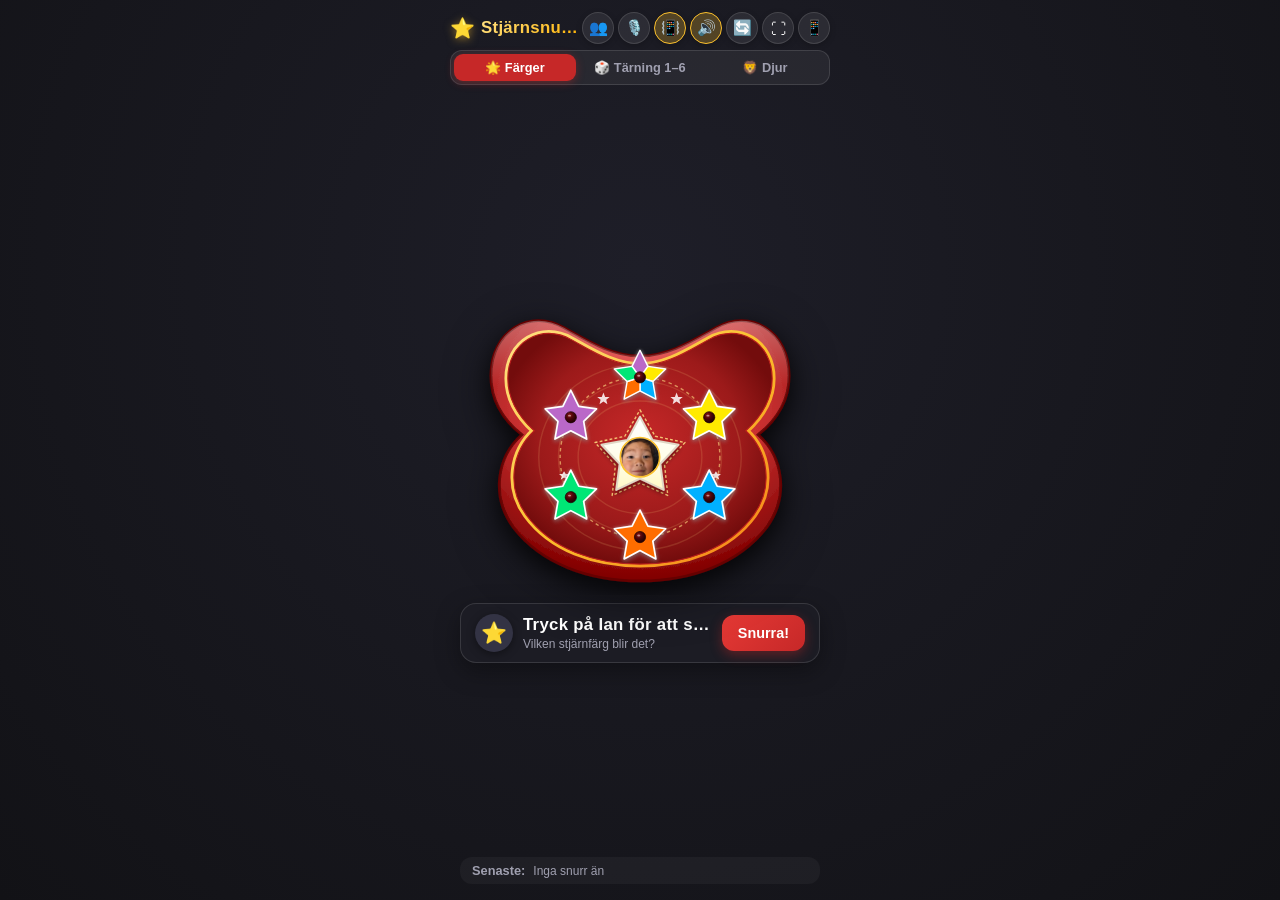
==== index.html @ 9027d22c "Sync game mode UI on load and add player turn speech with custom voice recording" ====
<!DOCTYPE html>
<html lang="sv">
<head>
  <meta charset="UTF-8">
  <meta name="viewport" content="width=device-width, initial-scale=1.0, maximum-scale=1.0, user-scalable=no, viewport-fit=cover">
  <title>Stjärnsnurran - Slumpa färg, tärning & djur</title>
  
  <!-- PWA & Mobile Meta Tags -->
  <meta name="theme-color" content="#C62828">
  <meta name="apple-mobile-web-app-capable" content="yes">
  <meta name="apple-mobile-web-app-status-bar-style" content="black-translucent">
  <meta name="apple-mobile-web-app-title" content="Stjärnsnurran">
  <meta name="description" content="Elektronisk stjärntärning med ljud, ljus, röstinspelning och spelarläge.">
  <link rel="manifest" href="manifest.json">
  <link rel="icon" type="image/png" sizes="192x192" href="icon-192.png">
  <link rel="apple-touch-icon" href="icon-192.png">
  
  <link rel="stylesheet" href="style.css?v=14">
</head>
<body>

  <!-- Top App Header -->
  <header class="app-header">
    <div class="brand">
      <span class="brand-icon">⭐</span>
      <h1>Stjärnsnurran</h1>
    </div>
    <div class="header-controls">
      <button id="btn-toggle-players" class="icon-btn" title="Spelarläge (Vems tur är det?)" aria-label="Spelarläge">👥</button>
      <button id="btn-voice-studio" class="icon-btn" title="Spela in egna röster / ljud" aria-label="Röststudio">🎙️</button>
      <button id="btn-shake" class="icon-btn active" title="Skaka telefonen för att snurra: På/Av" aria-label="Skaka">📳</button>
      <button id="btn-sound" class="icon-btn active" title="Ljud På/Av" aria-label="Ljud På/Av">🔊</button>
      <button id="btn-force-refresh" class="icon-btn" title="Hämta senaste versionen / Rensa cache" aria-label="Uppdatera">🔄</button>
      <button id="btn-fullscreen" class="icon-btn" title="Helskärm" aria-label="Helskärm">⛶</button>
      <button id="btn-qr" class="icon-btn" title="Dela / Öppna på mobil" aria-label="Öppna på mobil">📱</button>
    </div>
  </header>

  <!-- Mode Switcher Bar -->
  <nav class="mode-bar" aria-label="Välj spelläge">
    <button class="mode-pill active" data-mode="colors">🌟 Färger</button>
    <button class="mode-pill" data-mode="dice">🎲 Tärning 1–6</button>
    <button class="mode-pill" data-mode="animals">🦁 Djur</button>
  </nav>

  <!-- Player Turn Banner (activated when player mode is ON) -->
  <div class="player-turn-banner" id="player-banner" style="display: none;">
    <div class="player-info">
      <span class="player-avatar" id="current-player-avatar">👦</span>
      <span class="player-text" id="current-player-text">Ians tur att snurra!</span>
    </div>
    <button class="btn-player-settings" id="btn-open-player-settings">Hantera spelare ⚙️</button>
  </div>

  <!-- Install PWA Banner (shown if installable on Android) -->
  <div id="install-banner" class="install-prompt-banner" style="display: none;">
    <div class="install-text">
      <span>⭐</span>
      <span>Installera Stjärnsnurran som app på hemskärmen!</span>
    </div>
    <button id="btn-do-install" class="btn-install">Installera</button>
  </div>

  <!-- Main Toy Stage -->
  <main class="main-stage">
    <div class="toy-wrapper" id="toy-container">
      <svg class="toy-svg" viewBox="0 0 640 560" width="100%" height="100%" xmlns="http://www.w3.org/2000/svg">
        <defs>
          <!-- Plastic red casing gradient -->
          <radialGradient id="plasticRed" cx="50%" cy="30%" r="70%">
            <stop offset="0%" stop-color="#E53935"/>
            <stop offset="60%" stop-color="#C62828"/>
            <stop offset="100%" stop-color="#7F0000"/>
          </radialGradient>

          <!-- Inner face plate red -->
          <radialGradient id="facePlate" cx="50%" cy="45%" r="55%">
            <stop offset="0%" stop-color="#C62828"/>
            <stop offset="70%" stop-color="#9C1A1A"/>
            <stop offset="100%" stop-color="#730C0C"/>
          </radialGradient>

          <!-- Specular highlight for bear top -->
          <linearGradient id="highlightGloss" x1="0%" y1="0%" x2="0%" y2="100%">
            <stop offset="0%" stop-color="#FFFFFF" stop-opacity="0.32"/>
            <stop offset="25%" stop-color="#FFFFFF" stop-opacity="0.05"/>
            <stop offset="100%" stop-color="#FFFFFF" stop-opacity="0"/>
          </linearGradient>

          <!-- Gold inner rim -->
          <linearGradient id="goldRim" x1="0%" y1="0%" x2="100%" y2="100%">
            <stop offset="0%" stop-color="#FFE082"/>
            <stop offset="50%" stop-color="#FBC02D"/>
            <stop offset="100%" stop-color="#F57F17"/>
          </linearGradient>

          <!-- Center button cream gradient -->
          <linearGradient id="creamButton" x1="0%" y1="0%" x2="0%" y2="100%">
            <stop offset="0%" stop-color="#FFFFFF"/>
            <stop offset="65%" stop-color="#FFFDE7"/>
            <stop offset="100%" stop-color="#FFF9C4"/>
          </linearGradient>

          <!-- Dice White Plastic Gradient -->
          <linearGradient id="diceGrad" x1="0%" y1="0%" x2="100%" y2="100%">
            <stop offset="0%" stop-color="#FFFFFF"/>
            <stop offset="70%" stop-color="#FAFAFD"/>
            <stop offset="100%" stop-color="#E8E8F2"/>
          </linearGradient>

          <!-- Gold Dice Gradient for Jackpot Die 6 -->
          <linearGradient id="goldDiceGrad" x1="0%" y1="0%" x2="100%" y2="100%">
            <stop offset="0%" stop-color="#FFFDE7"/>
            <stop offset="60%" stop-color="#FFF9C4"/>
            <stop offset="100%" stop-color="#FFE082"/>
          </linearGradient>

          <!-- LED On Glow Gradient -->
          <radialGradient id="ledGlowGrad" cx="50%" cy="50%" r="50%">
            <stop offset="0%" stop-color="#FFFFE0"/>
            <stop offset="30%" stop-color="#FF5722"/>
            <stop offset="75%" stop-color="#D50000"/>
            <stop offset="100%" stop-color="#B71C1C" stop-opacity="0"/>
          </radialGradient>

          <!-- LED Off Dome Gradient -->
          <radialGradient id="ledOffGrad" cx="38%" cy="32%" r="65%">
            <stop offset="0%" stop-color="#8E1717"/>
            <stop offset="50%" stop-color="#4A050A"/>
            <stop offset="100%" stop-color="#240003"/>
          </radialGradient>

          <!-- Star drop-shadow and glow -->
          <filter id="starGlowShadow" x="-30%" y="-30%" width="160%" height="160%">
            <feDropShadow dx="0" dy="3" stdDeviation="4" flood-color="#000000" flood-opacity="0.6"/>
            <feDropShadow dx="0" dy="0" stdDeviation="3" flood-color="#FFFFFF" flood-opacity="0.35"/>
          </filter>

          <!-- Filter for 3D button shadow -->
          <filter id="btnShadow" x="-25%" y="-25%" width="150%" height="160%">
            <feDropShadow dx="0" dy="6" stdDeviation="5" flood-color="#000000" flood-opacity="0.4"/>
          </filter>

          <!-- Filter for Bear casing drop shadow -->
          <filter id="casingShadow" x="-10%" y="-5%" width="120%" height="120%">
            <feDropShadow dx="0" dy="14" stdDeviation="16" flood-color="#000000" flood-opacity="0.5"/>
          </filter>

          <!-- Filter for intense glowing LED bloom -->
          <filter id="ledBloom" x="-150%" y="-150%" width="400%" height="400%">
            <feGaussianBlur stdDeviation="6" result="blur1"/>
            <feGaussianBlur stdDeviation="14" result="blur2"/>
            <feGaussianBlur stdDeviation="24" result="blur3"/>
            <feMerge>
              <feMergeNode in="blur3"/>
              <feMergeNode in="blur2"/>
              <feMergeNode in="blur1"/>
              <feMergeNode in="SourceGraphic"/>
            </feMerge>
          </filter>

          <!-- Clip path for Ian's circular avatar -->
          <clipPath id="ian-clip">
            <circle cx="0" cy="0" r="35"/>
          </clipPath>
        </defs>

        <!-- Outer Bear Plastic Casing -->
        <path d="M 320 135
C 270 135, 230 110, 185 85
C 125 50, 55 90, 55 170
C 55 220, 85 255, 110 275
C 65 315, 55 385, 95 440
C 145 505, 230 535, 320 535
C 410 535, 495 505, 545 440
C 585 385, 575 315, 530 275
C 555 255, 585 220, 585 170
C 585 90, 515 50, 455 85
C 410 110, 370 135, 320 135 Z" 
              fill="url(#plasticRed)" filter="url(#casingShadow)" stroke="#660000" stroke-width="5"/>

        <!-- Top Gloss Highlight -->
        <path d="M 320 135
C 270 135, 230 110, 185 85
C 125 50, 55 90, 55 170
C 55 220, 85 255, 110 275
C 65 315, 55 385, 95 440
C 145 505, 230 535, 320 535
C 410 535, 495 505, 545 440
C 585 385, 575 315, 530 275
C 555 255, 585 220, 585 170
C 585 90, 515 50, 455 85
C 410 110, 370 135, 320 135 Z" fill="url(#highlightGloss)"/>

        <!-- Inner Gold/Yellow Contour Border (animated during Disco Jackpot) -->
        <path id="bear-gold-border" d="M 320 152
C 275 152, 238 128, 198 106
C 145 76, 85 110, 85 175
C 85 218, 110 248, 132 268
C 92 305, 82 368, 118 418
C 162 478, 238 505, 320 505
C 402 505, 478 478, 522 418
C 558 368, 548 305, 508 268
C 530 248, 555 218, 555 175
C 555 110, 495 76, 442 106
C 402 128, 365 152, 320 152 Z" 
              fill="none" stroke="url(#goldRim)" stroke-width="12" stroke-linejoin="round"/>

        <!-- Inner Red Face Plate -->
        <path d="M 320 152
C 275 152, 238 128, 198 106
C 145 76, 85 110, 85 175
C 85 218, 110 248, 132 268
C 92 305, 82 368, 118 418
C 162 478, 238 505, 320 505
C 402 505, 478 478, 522 418
C 558 368, 548 305, 508 268
C 530 248, 555 218, 555 175
C 555 110, 495 76, 442 106
C 402 128, 365 152, 320 152 Z" 
              fill="url(#facePlate)" stroke="#B71C1C" stroke-width="2"/>

        <!-- Retro decorative wave rings on face -->
        <g opacity="0.14" stroke="#FFE082" stroke-width="2.5" fill="none">
          <ellipse cx="320" cy="315" rx="180" ry="165"/>
          <ellipse cx="320" cy="315" rx="145" ry="135"/>
          <ellipse cx="320" cy="315" rx="110" ry="100"/>
        </g>

        <!-- Dashed Orbit Path connecting stars -->
        <circle cx="320" cy="315" r="142" fill="none" stroke="#FFE082" stroke-width="2.5" stroke-dasharray="6,6" opacity="0.6"/>

        <!-- Decorative white sparkle stars along orbit -->
        <g fill="#FFFFFF" opacity="0.85">
          <polygon points="385,200 388,208 396,208 390,213 392,221 385,216 378,221 380,213 374,208 382,208"/>
          <polygon points="255,200 258,208 266,208 260,213 262,221 255,216 248,221 250,213 244,208 252,208"/>
          <polygon points="455,340 458,345 464,345 459,349 461,355 455,351 449,355 451,349 446,345 452,345"/>
          <polygon points="185,340 188,345 194,345 189,349 191,355 185,351 179,355 181,349 176,345 182,345"/>
        </g>

        <!-- The 6 Slots Group (Supporting Modes: Colors / Dice / Animals) -->
        <g id="stars-group">
          <!-- Slot 0 (Top: Regnbåge / Tärning 1 / Hund) -->
          <g id="star-0" class="toy-star" data-index="0">
            <!-- Mode: Colors -->
            <g class="slot-mode slot-mode-colors">
              <g class="star-body" filter="url(#starGlowShadow)">
                <path d="M 320.0 173.0 L 305.9 153.6 L 320.0 125.0 L 334.1 153.6 Z" fill="#BA68C8" stroke="#FFFFFF" stroke-width="2.5" stroke-linejoin="round"/>
                <path d="M 320.0 173.0 L 334.1 153.6 L 365.7 158.2 L 342.8 180.4 Z" fill="#FFEA00" stroke="#FFFFFF" stroke-width="2.5" stroke-linejoin="round"/>
                <path d="M 320.0 173.0 L 342.8 180.4 L 348.2 211.8 L 320.0 197.0 Z" fill="#00B0FF" stroke="#FFFFFF" stroke-width="2.5" stroke-linejoin="round"/>
                <path d="M 320.0 173.0 L 320.0 197.0 L 291.8 211.8 L 297.2 180.4 Z" fill="#FF6D00" stroke="#FFFFFF" stroke-width="2.5" stroke-linejoin="round"/>
                <path d="M 320.0 173.0 L 297.2 180.4 L 274.3 158.2 L 305.9 153.6 Z" fill="#00E676" stroke="#FFFFFF" stroke-width="2.5" stroke-linejoin="round"/>
              </g>
              <g class="led-assembly">
                <circle cx="320.0" cy="173.0" r="10" fill="url(#ledOffGrad)" stroke="#1A0000" stroke-width="1.2"/>
                <ellipse cx="317.8" cy="170.2" rx="2.8" ry="1.6" fill="#FFFFFF" opacity="0.5"/>
                <g class="led-active-layer" style="display: none;">
                  <circle cx="320.0" cy="173.0" r="34" fill="#FF2600" opacity="0.45" filter="url(#ledBloom)"/>
                  <circle cx="320.0" cy="173.0" r="22" fill="#FF5722" opacity="0.85" filter="url(#ledBloom)"/>
                  <circle cx="320.0" cy="173.0" r="11" fill="url(#ledGlowGrad)"/>
                  <circle cx="320.0" cy="173.0" r="5.5" fill="#FFFDE7"/>
                  <ellipse cx="318.5" cy="171.2" rx="2.2" ry="1.2" fill="#FFFFFF"/>
                </g>
              </g>
            </g>

            <!-- Mode: Dice (Die 1) -->
            <g class="slot-mode slot-mode-dice" style="display: none;">
              <g class="dice-body" filter="url(#starGlowShadow)">
                <rect x="291" y="144" width="58" height="58" rx="13" fill="url(#diceGrad)" stroke="#C8C8D6" stroke-width="2.2"/>
                <rect x="293" y="146" width="54" height="54" rx="11" fill="none" stroke="#FFFFFF" stroke-width="1.5" opacity="0.95"/>
                <circle cx="320" cy="173" r="7.5" fill="#E53935" stroke="#B71C1C" stroke-width="1.2" filter="drop-shadow(0 1px 2px rgba(0,0,0,0.4))"/>
                <circle cx="317.5" cy="170.5" r="2.2" fill="#FFFFFF" opacity="0.6"/>
              </g>
              <g class="led-assembly">
                <circle cx="320" cy="137" r="8" fill="url(#ledOffGrad)" stroke="#1A0000" stroke-width="1.2"/>
                <ellipse cx="318.2" cy="135" rx="2.2" ry="1.3" fill="#FFFFFF" opacity="0.5"/>
                <g class="led-active-layer" style="display: none;">
                  <circle cx="320" cy="137" r="28" fill="#FF2600" opacity="0.45" filter="url(#ledBloom)"/>
                  <circle cx="320" cy="137" r="18" fill="#FF5722" opacity="0.85" filter="url(#ledBloom)"/>
                  <circle cx="320" cy="137" r="9" fill="url(#ledGlowGrad)"/>
                  <circle cx="320" cy="137" r="4.5" fill="#FFFDE7"/>
                  <ellipse cx="318.8" cy="135.5" rx="1.8" ry="1.0" fill="#FFFFFF"/>
                </g>
              </g>
            </g>

            <!-- Mode: Animals (Hund 🐶) -->
            <g class="slot-mode slot-mode-animals" style="display: none;">
              <g class="animal-body" filter="url(#starGlowShadow)">
                <circle cx="320" cy="173" r="33" fill="#FFF8E1" stroke="#FFB300" stroke-width="3.8"/>
                <text x="320" y="168" font-size="34" text-anchor="middle" dominant-baseline="central" filter="drop-shadow(0 2px 3px rgba(0,0,0,0.25))">🐶</text>
                <rect x="298" y="188" width="44" height="15" rx="7.5" fill="#FFB300"/>
                <text x="320" y="196" font-size="9" font-weight="900" text-anchor="middle" dominant-baseline="central" fill="#FFFFFF" letter-spacing="0.6">HUND</text>
              </g>
              <g class="led-assembly">
                <circle cx="320" cy="137" r="8" fill="url(#ledOffGrad)" stroke="#1A0000" stroke-width="1.2"/>
                <ellipse cx="318.2" cy="135" rx="2.2" ry="1.3" fill="#FFFFFF" opacity="0.5"/>
                <g class="led-active-layer" style="display: none;">
                  <circle cx="320" cy="137" r="28" fill="#FF2600" opacity="0.45" filter="url(#ledBloom)"/>
                  <circle cx="320" cy="137" r="18" fill="#FF5722" opacity="0.85" filter="url(#ledBloom)"/>
                  <circle cx="320" cy="137" r="9" fill="url(#ledGlowGrad)"/>
                  <circle cx="320" cy="137" r="4.5" fill="#FFFDE7"/>
                  <ellipse cx="318.8" cy="135.5" rx="1.8" ry="1.0" fill="#FFFFFF"/>
                </g>
              </g>
            </g>
          </g>

          <!-- Slot 1 (Top-Right: Gul / Tärning 2 / Katt) -->
          <g id="star-1" class="toy-star" data-index="1">
            <!-- Mode: Colors -->
            <g class="slot-mode slot-mode-colors">
              <path class="star-body" d="M 443.0 196.0 L 457.1 224.6 L 488.6 229.2 L 465.8 251.4 L 471.2 282.8 L 443.0 268.0 L 414.8 282.8 L 420.2 251.4 L 397.3 229.2 L 428.9 224.6 Z" fill="#FFEA00" stroke="#FFFFFF" stroke-width="3" stroke-linejoin="round" filter="url(#starGlowShadow)"/>
              <g class="led-assembly">
                <circle cx="443.0" cy="244.0" r="10" fill="url(#ledOffGrad)" stroke="#1A0000" stroke-width="1.2"/>
                <ellipse cx="440.8" cy="241.2" rx="2.8" ry="1.6" fill="#FFFFFF" opacity="0.5"/>
                <g class="led-active-layer" style="display: none;">
                  <circle cx="443.0" cy="244.0" r="34" fill="#FF2600" opacity="0.45" filter="url(#ledBloom)"/>
                  <circle cx="443.0" cy="244.0" r="22" fill="#FF5722" opacity="0.85" filter="url(#ledBloom)"/>
                  <circle cx="443.0" cy="244.0" r="11" fill="url(#ledGlowGrad)"/>
                  <circle cx="443.0" cy="244.0" r="5.5" fill="#FFFDE7"/>
                  <ellipse cx="441.5" cy="242.2" rx="2.2" ry="1.2" fill="#FFFFFF"/>
                </g>
              </g>
            </g>

            <!-- Mode: Dice (Die 2) -->
            <g class="slot-mode slot-mode-dice" style="display: none;">
              <g class="dice-body" filter="url(#starGlowShadow)">
                <rect x="414" y="215" width="58" height="58" rx="13" fill="url(#diceGrad)" stroke="#C8C8D6" stroke-width="2.2"/>
                <rect x="416" y="217" width="54" height="54" rx="11" fill="none" stroke="#FFFFFF" stroke-width="1.5" opacity="0.95"/>
                <circle cx="428.5" cy="229.5" r="5.2" fill="#1A1A24" filter="drop-shadow(0 1px 2px rgba(0,0,0,0.4))"/>
                <circle cx="427" cy="228" r="1.5" fill="#FFFFFF" opacity="0.5"/>
                <circle cx="457.5" cy="258.5" r="5.2" fill="#1A1A24" filter="drop-shadow(0 1px 2px rgba(0,0,0,0.4))"/>
                <circle cx="456" cy="257" r="1.5" fill="#FFFFFF" opacity="0.5"/>
              </g>
              <g class="led-assembly">
                <circle cx="473" cy="227" r="8" fill="url(#ledOffGrad)" stroke="#1A0000" stroke-width="1.2"/>
                <ellipse cx="471.2" cy="225" rx="2.2" ry="1.3" fill="#FFFFFF" opacity="0.5"/>
                <g class="led-active-layer" style="display: none;">
                  <circle cx="473" cy="227" r="28" fill="#FF2600" opacity="0.45" filter="url(#ledBloom)"/>
                  <circle cx="473" cy="227" r="18" fill="#FF5722" opacity="0.85" filter="url(#ledBloom)"/>
                  <circle cx="473" cy="227" r="9" fill="url(#ledGlowGrad)"/>
                  <circle cx="473" cy="227" r="4.5" fill="#FFFDE7"/>
                  <ellipse cx="471.8" cy="225.5" rx="1.8" ry="1.0" fill="#FFFFFF"/>
                </g>
              </g>
            </g>

            <!-- Mode: Animals (Katt 🐱) -->
            <g class="slot-mode slot-mode-animals" style="display: none;">
              <g class="animal-body" filter="url(#starGlowShadow)">
                <circle cx="443" cy="244" r="33" fill="#FBE9E7" stroke="#FF7043" stroke-width="3.8"/>
                <text x="443" y="239" font-size="34" text-anchor="middle" dominant-baseline="central" filter="drop-shadow(0 2px 3px rgba(0,0,0,0.25))">🐱</text>
                <rect x="421" y="259" width="44" height="15" rx="7.5" fill="#FF7043"/>
                <text x="443" y="267" font-size="9" font-weight="900" text-anchor="middle" dominant-baseline="central" fill="#FFFFFF" letter-spacing="0.6">KATT</text>
              </g>
              <g class="led-assembly">
                <circle cx="473" cy="227" r="8" fill="url(#ledOffGrad)" stroke="#1A0000" stroke-width="1.2"/>
                <ellipse cx="471.2" cy="225" rx="2.2" ry="1.3" fill="#FFFFFF" opacity="0.5"/>
                <g class="led-active-layer" style="display: none;">
                  <circle cx="473" cy="227" r="28" fill="#FF2600" opacity="0.45" filter="url(#ledBloom)"/>
                  <circle cx="473" cy="227" r="18" fill="#FF5722" opacity="0.85" filter="url(#ledBloom)"/>
                  <circle cx="473" cy="227" r="9" fill="url(#ledGlowGrad)"/>
                  <circle cx="473" cy="227" r="4.5" fill="#FFFDE7"/>
                  <ellipse cx="471.8" cy="225.5" rx="1.8" ry="1.0" fill="#FFFFFF"/>
                </g>
              </g>
            </g>
          </g>

          <!-- Slot 2 (Bottom-Right: Blå / Tärning 3 / Ko) -->
          <g id="star-2" class="toy-star" data-index="2">
            <!-- Mode: Colors -->
            <g class="slot-mode slot-mode-colors">
              <path class="star-body" d="M 443.0 338.0 L 457.1 366.6 L 488.6 371.2 L 465.8 393.4 L 471.2 424.8 L 443.0 410.0 L 414.8 424.8 L 420.2 393.4 L 397.3 371.2 L 428.9 366.6 Z" fill="#00B0FF" stroke="#FFFFFF" stroke-width="3" stroke-linejoin="round" filter="url(#starGlowShadow)"/>
              <g class="led-assembly">
                <circle cx="443.0" cy="386.0" r="10" fill="url(#ledOffGrad)" stroke="#1A0000" stroke-width="1.2"/>
                <ellipse cx="440.8" cy="383.2" rx="2.8" ry="1.6" fill="#FFFFFF" opacity="0.5"/>
                <g class="led-active-layer" style="display: none;">
                  <circle cx="443.0" cy="386.0" r="34" fill="#FF2600" opacity="0.45" filter="url(#ledBloom)"/>
                  <circle cx="443.0" cy="386.0" r="22" fill="#FF5722" opacity="0.85" filter="url(#ledBloom)"/>
                  <circle cx="443.0" cy="386.0" r="11" fill="url(#ledGlowGrad)"/>
                  <circle cx="443.0" cy="386.0" r="5.5" fill="#FFFDE7"/>
                  <ellipse cx="441.5" cy="384.2" rx="2.2" ry="1.2" fill="#FFFFFF"/>
                </g>
              </g>
            </g>

            <!-- Mode: Dice (Die 3) -->
            <g class="slot-mode slot-mode-dice" style="display: none;">
              <g class="dice-body" filter="url(#starGlowShadow)">
                <rect x="414" y="357" width="58" height="58" rx="13" fill="url(#diceGrad)" stroke="#C8C8D6" stroke-width="2.2"/>
                <rect x="416" y="359" width="54" height="54" rx="11" fill="none" stroke="#FFFFFF" stroke-width="1.5" opacity="0.95"/>
                <circle cx="428.5" cy="371.5" r="5.2" fill="#1A1A24" filter="drop-shadow(0 1px 2px rgba(0,0,0,0.4))"/>
                <circle cx="427" cy="370" r="1.5" fill="#FFFFFF" opacity="0.5"/>
                <circle cx="443" cy="386" r="5.2" fill="#1A1A24" filter="drop-shadow(0 1px 2px rgba(0,0,0,0.4))"/>
                <circle cx="441.5" cy="384.5" r="1.5" fill="#FFFFFF" opacity="0.5"/>
                <circle cx="457.5" cy="400.5" r="5.2" fill="#1A1A24" filter="drop-shadow(0 1px 2px rgba(0,0,0,0.4))"/>
                <circle cx="456" cy="399" r="1.5" fill="#FFFFFF" opacity="0.5"/>
              </g>
              <g class="led-assembly">
                <circle cx="473" cy="403" r="8" fill="url(#ledOffGrad)" stroke="#1A0000" stroke-width="1.2"/>
                <ellipse cx="471.2" cy="401" rx="2.2" ry="1.3" fill="#FFFFFF" opacity="0.5"/>
                <g class="led-active-layer" style="display: none;">
                  <circle cx="473" cy="403" r="28" fill="#FF2600" opacity="0.45" filter="url(#ledBloom)"/>
                  <circle cx="473" cy="403" r="18" fill="#FF5722" opacity="0.85" filter="url(#ledBloom)"/>
                  <circle cx="473" cy="403" r="9" fill="url(#ledGlowGrad)"/>
                  <circle cx="473" cy="403" r="4.5" fill="#FFFDE7"/>
                  <ellipse cx="471.8" cy="401.5" rx="1.8" ry="1.0" fill="#FFFFFF"/>
                </g>
              </g>
            </g>

            <!-- Mode: Animals (Ko 🐮) -->
            <g class="slot-mode slot-mode-animals" style="display: none;">
              <g class="animal-body" filter="url(#starGlowShadow)">
                <circle cx="443" cy="386" r="33" fill="#E8F5E9" stroke="#43A047" stroke-width="3.8"/>
                <text x="443" y="381" font-size="34" text-anchor="middle" dominant-baseline="central" filter="drop-shadow(0 2px 3px rgba(0,0,0,0.25))">🐮</text>
                <rect x="421" y="401" width="44" height="15" rx="7.5" fill="#43A047"/>
                <text x="443" y="409" font-size="9" font-weight="900" text-anchor="middle" dominant-baseline="central" fill="#FFFFFF" letter-spacing="0.6">KO</text>
              </g>
              <g class="led-assembly">
                <circle cx="473" cy="403" r="8" fill="url(#ledOffGrad)" stroke="#1A0000" stroke-width="1.2"/>
                <ellipse cx="471.2" cy="401" rx="2.2" ry="1.3" fill="#FFFFFF" opacity="0.5"/>
                <g class="led-active-layer" style="display: none;">
                  <circle cx="473" cy="403" r="28" fill="#FF2600" opacity="0.45" filter="url(#ledBloom)"/>
                  <circle cx="473" cy="403" r="18" fill="#FF5722" opacity="0.85" filter="url(#ledBloom)"/>
                  <circle cx="473" cy="403" r="9" fill="url(#ledGlowGrad)"/>
                  <circle cx="473" cy="403" r="4.5" fill="#FFFDE7"/>
                  <ellipse cx="471.8" cy="401.5" rx="1.8" ry="1.0" fill="#FFFFFF"/>
                </g>
              </g>
            </g>
          </g>

          <!-- Slot 3 (Bottom: Orange / Tärning 4 / Lejon) -->
          <g id="star-3" class="toy-star" data-index="3">
            <!-- Mode: Colors -->
            <g class="slot-mode slot-mode-colors">
              <path class="star-body" d="M 320.0 409.0 L 334.1 437.6 L 365.7 442.2 L 342.8 464.4 L 348.2 495.8 L 320.0 481.0 L 291.8 495.8 L 297.2 464.4 L 274.3 442.2 L 305.9 437.6 Z" fill="#FF6D00" stroke="#FFFFFF" stroke-width="3" stroke-linejoin="round" filter="url(#starGlowShadow)"/>
              <g class="led-assembly">
                <circle cx="320.0" cy="457.0" r="10" fill="url(#ledOffGrad)" stroke="#1A0000" stroke-width="1.2"/>
                <ellipse cx="317.8" cy="454.2" rx="2.8" ry="1.6" fill="#FFFFFF" opacity="0.5"/>
                <g class="led-active-layer" style="display: none;">
                  <circle cx="320.0" cy="457.0" r="34" fill="#FF2600" opacity="0.45" filter="url(#ledBloom)"/>
                  <circle cx="320.0" cy="457.0" r="22" fill="#FF5722" opacity="0.85" filter="url(#ledBloom)"/>
                  <circle cx="320.0" cy="457.0" r="11" fill="url(#ledGlowGrad)"/>
                  <circle cx="320.0" cy="457.0" r="5.5" fill="#FFFDE7"/>
                  <ellipse cx="318.5" cy="455.2" rx="2.2" ry="1.2" fill="#FFFFFF"/>
                </g>
              </g>
            </g>

            <!-- Mode: Dice (Die 4) -->
            <g class="slot-mode slot-mode-dice" style="display: none;">
              <g class="dice-body" filter="url(#starGlowShadow)">
                <rect x="291" y="428" width="58" height="58" rx="13" fill="url(#diceGrad)" stroke="#C8C8D6" stroke-width="2.2"/>
                <rect x="293" y="430" width="54" height="54" rx="11" fill="none" stroke="#FFFFFF" stroke-width="1.5" opacity="0.95"/>
                <circle cx="305.5" cy="442.5" r="5.2" fill="#1A1A24" filter="drop-shadow(0 1px 2px rgba(0,0,0,0.4))"/>
                <circle cx="304" cy="441" r="1.5" fill="#FFFFFF" opacity="0.5"/>
                <circle cx="334.5" cy="442.5" r="5.2" fill="#1A1A24" filter="drop-shadow(0 1px 2px rgba(0,0,0,0.4))"/>
                <circle cx="333" cy="441" r="1.5" fill="#FFFFFF" opacity="0.5"/>
                <circle cx="305.5" cy="471.5" r="5.2" fill="#1A1A24" filter="drop-shadow(0 1px 2px rgba(0,0,0,0.4))"/>
                <circle cx="304" cy="470" r="1.5" fill="#FFFFFF" opacity="0.5"/>
                <circle cx="334.5" cy="471.5" r="5.2" fill="#1A1A24" filter="drop-shadow(0 1px 2px rgba(0,0,0,0.4))"/>
                <circle cx="333" cy="470" r="1.5" fill="#FFFFFF" opacity="0.5"/>
              </g>
              <g class="led-assembly">
                <circle cx="320" cy="493" r="8" fill="url(#ledOffGrad)" stroke="#1A0000" stroke-width="1.2"/>
                <ellipse cx="318.2" cy="491" rx="2.2" ry="1.3" fill="#FFFFFF" opacity="0.5"/>
                <g class="led-active-layer" style="display: none;">
                  <circle cx="320" cy="493" r="28" fill="#FF2600" opacity="0.45" filter="url(#ledBloom)"/>
                  <circle cx="320" cy="493" r="18" fill="#FF5722" opacity="0.85" filter="url(#ledBloom)"/>
                  <circle cx="320" cy="493" r="9" fill="url(#ledGlowGrad)"/>
                  <circle cx="320" cy="493" r="4.5" fill="#FFFDE7"/>
                  <ellipse cx="318.8" cy="491.5" rx="1.8" ry="1.0" fill="#FFFFFF"/>
                </g>
              </g>
            </g>

            <!-- Mode: Animals (Lejon 🦁 Jackpot) -->
            <g class="slot-mode slot-mode-animals" style="display: none;">
              <g class="animal-body" filter="url(#starGlowShadow)">
                <circle cx="320" cy="457" r="33" fill="#FFF3E0" stroke="#FF9800" stroke-width="4.0"/>
                <text x="320" y="452" font-size="34" text-anchor="middle" dominant-baseline="central" filter="drop-shadow(0 2px 3px rgba(0,0,0,0.25))">🦁</text>
                <rect x="298" y="472" width="44" height="15" rx="7.5" fill="#FF9800"/>
                <text x="320" y="480" font-size="9" font-weight="900" text-anchor="middle" dominant-baseline="central" fill="#FFFFFF" letter-spacing="0.6">LEJON</text>
              </g>
              <g class="led-assembly">
                <circle cx="320" cy="493" r="8" fill="url(#ledOffGrad)" stroke="#1A0000" stroke-width="1.2"/>
                <ellipse cx="318.2" cy="491" rx="2.2" ry="1.3" fill="#FFFFFF" opacity="0.5"/>
                <g class="led-active-layer" style="display: none;">
                  <circle cx="320" cy="493" r="28" fill="#FF2600" opacity="0.45" filter="url(#ledBloom)"/>
                  <circle cx="320" cy="493" r="18" fill="#FF5722" opacity="0.85" filter="url(#ledBloom)"/>
                  <circle cx="320" cy="493" r="9" fill="url(#ledGlowGrad)"/>
                  <circle cx="320" cy="493" r="4.5" fill="#FFFDE7"/>
                  <ellipse cx="318.8" cy="491.5" rx="1.8" ry="1.0" fill="#FFFFFF"/>
                </g>
              </g>
            </g>
          </g>

          <!-- Slot 4 (Bottom-Left: Grön / Tärning 5 / Groda) -->
          <g id="star-4" class="toy-star" data-index="4">
            <!-- Mode: Colors -->
            <g class="slot-mode slot-mode-colors">
              <path class="star-body" d="M 197.0 338.0 L 211.1 366.6 L 242.7 371.2 L 219.8 393.4 L 225.2 424.8 L 197.0 410.0 L 168.8 424.8 L 174.2 393.4 L 151.4 371.2 L 182.9 366.6 Z" fill="#00E676" stroke="#FFFFFF" stroke-width="3" stroke-linejoin="round" filter="url(#starGlowShadow)"/>
              <g class="led-assembly">
                <circle cx="197.0" cy="386.0" r="10" fill="url(#ledOffGrad)" stroke="#1A0000" stroke-width="1.2"/>
                <ellipse cx="194.8" cy="383.2" rx="2.8" ry="1.6" fill="#FFFFFF" opacity="0.5"/>
                <g class="led-active-layer" style="display: none;">
                  <circle cx="197.0" cy="386.0" r="34" fill="#FF2600" opacity="0.45" filter="url(#ledBloom)"/>
                  <circle cx="197.0" cy="386.0" r="22" fill="#FF5722" opacity="0.85" filter="url(#ledBloom)"/>
                  <circle cx="197.0" cy="386.0" r="11" fill="url(#ledGlowGrad)"/>
                  <circle cx="197.0" cy="386.0" r="5.5" fill="#FFFDE7"/>
                  <ellipse cx="195.5" cy="384.2" rx="2.2" ry="1.2" fill="#FFFFFF"/>
                </g>
              </g>
            </g>

            <!-- Mode: Dice (Die 5) -->
            <g class="slot-mode slot-mode-dice" style="display: none;">
              <g class="dice-body" filter="url(#starGlowShadow)">
                <rect x="168" y="357" width="58" height="58" rx="13" fill="url(#diceGrad)" stroke="#C8C8D6" stroke-width="2.2"/>
                <rect x="170" y="359" width="54" height="54" rx="11" fill="none" stroke="#FFFFFF" stroke-width="1.5" opacity="0.95"/>
                <circle cx="182.5" cy="371.5" r="5.2" fill="#1A1A24" filter="drop-shadow(0 1px 2px rgba(0,0,0,0.4))"/>
                <circle cx="181" cy="370" r="1.5" fill="#FFFFFF" opacity="0.5"/>
                <circle cx="211.5" cy="371.5" r="5.2" fill="#1A1A24" filter="drop-shadow(0 1px 2px rgba(0,0,0,0.4))"/>
                <circle cx="210" cy="370" r="1.5" fill="#FFFFFF" opacity="0.5"/>
                <circle cx="197" cy="386" r="5.2" fill="#1A1A24" filter="drop-shadow(0 1px 2px rgba(0,0,0,0.4))"/>
                <circle cx="195.5" cy="384.5" r="1.5" fill="#FFFFFF" opacity="0.5"/>
                <circle cx="182.5" cy="400.5" r="5.2" fill="#1A1A24" filter="drop-shadow(0 1px 2px rgba(0,0,0,0.4))"/>
                <circle cx="181" cy="399" r="1.5" fill="#FFFFFF" opacity="0.5"/>
                <circle cx="211.5" cy="400.5" r="5.2" fill="#1A1A24" filter="drop-shadow(0 1px 2px rgba(0,0,0,0.4))"/>
                <circle cx="210" cy="399" r="1.5" fill="#FFFFFF" opacity="0.5"/>
              </g>
              <g class="led-assembly">
                <circle cx="167" cy="403" r="8" fill="url(#ledOffGrad)" stroke="#1A0000" stroke-width="1.2"/>
                <ellipse cx="165.2" cy="401" rx="2.2" ry="1.3" fill="#FFFFFF" opacity="0.5"/>
                <g class="led-active-layer" style="display: none;">
                  <circle cx="167" cy="403" r="28" fill="#FF2600" opacity="0.45" filter="url(#ledBloom)"/>
                  <circle cx="167" cy="403" r="18" fill="#FF5722" opacity="0.85" filter="url(#ledBloom)"/>
                  <circle cx="167" cy="403" r="9" fill="url(#ledGlowGrad)"/>
                  <circle cx="167" cy="403" r="4.5" fill="#FFFDE7"/>
                  <ellipse cx="165.8" cy="401.5" rx="1.8" ry="1.0" fill="#FFFFFF"/>
                </g>
              </g>
            </g>

            <!-- Mode: Animals (Groda 🐸) -->
            <g class="slot-mode slot-mode-animals" style="display: none;">
              <g class="animal-body" filter="url(#starGlowShadow)">
                <circle cx="197" cy="386" r="33" fill="#E8F8F5" stroke="#00C853" stroke-width="3.8"/>
                <text x="197" y="381" font-size="34" text-anchor="middle" dominant-baseline="central" filter="drop-shadow(0 2px 3px rgba(0,0,0,0.25))">🐸</text>
                <rect x="175" y="401" width="44" height="15" rx="7.5" fill="#00C853"/>
                <text x="197" y="409" font-size="9" font-weight="900" text-anchor="middle" dominant-baseline="central" fill="#FFFFFF" letter-spacing="0.6">GRODA</text>
              </g>
              <g class="led-assembly">
                <circle cx="167" cy="403" r="8" fill="url(#ledOffGrad)" stroke="#1A0000" stroke-width="1.2"/>
                <ellipse cx="165.2" cy="401" rx="2.2" ry="1.3" fill="#FFFFFF" opacity="0.5"/>
                <g class="led-active-layer" style="display: none;">
                  <circle cx="167" cy="403" r="28" fill="#FF2600" opacity="0.45" filter="url(#ledBloom)"/>
                  <circle cx="167" cy="403" r="18" fill="#FF5722" opacity="0.85" filter="url(#ledBloom)"/>
                  <circle cx="167" cy="403" r="9" fill="url(#ledGlowGrad)"/>
                  <circle cx="167" cy="403" r="4.5" fill="#FFFDE7"/>
                  <ellipse cx="165.8" cy="401.5" rx="1.8" ry="1.0" fill="#FFFFFF"/>
                </g>
              </g>
            </g>
          </g>

          <!-- Slot 5 (Top-Left: Lila / Tärning 6 / Apa) -->
          <g id="star-5" class="toy-star" data-index="5">
            <!-- Mode: Colors -->
            <g class="slot-mode slot-mode-colors">
              <path class="star-body" d="M 197.0 196.0 L 211.1 224.6 L 242.7 229.2 L 219.8 251.4 L 225.2 282.8 L 197.0 268.0 L 168.8 282.8 L 174.2 251.4 L 151.4 229.2 L 182.9 224.6 Z" fill="#BA68C8" stroke="#FFFFFF" stroke-width="3" stroke-linejoin="round" filter="url(#starGlowShadow)"/>
              <g class="led-assembly">
                <circle cx="197.0" cy="244.0" r="10" fill="url(#ledOffGrad)" stroke="#1A0000" stroke-width="1.2"/>
                <ellipse cx="194.8" cy="241.2" rx="2.8" ry="1.6" fill="#FFFFFF" opacity="0.5"/>
                <g class="led-active-layer" style="display: none;">
                  <circle cx="197.0" cy="244.0" r="34" fill="#FF2600" opacity="0.45" filter="url(#ledBloom)"/>
                  <circle cx="197.0" cy="244.0" r="22" fill="#FF5722" opacity="0.85" filter="url(#ledBloom)"/>
                  <circle cx="197.0" cy="244.0" r="11" fill="url(#ledGlowGrad)"/>
                  <circle cx="197.0" cy="244.0" r="5.5" fill="#FFFDE7"/>
                  <ellipse cx="195.5" cy="242.2" rx="2.2" ry="1.2" fill="#FFFFFF"/>
                </g>
              </g>
            </g>

            <!-- Mode: Dice (Die 6 Jackpot!) -->
            <g class="slot-mode slot-mode-dice" style="display: none;">
              <g class="dice-body" filter="url(#starGlowShadow)">
                <rect x="168" y="215" width="58" height="58" rx="13" fill="url(#goldDiceGrad)" stroke="#FBC02D" stroke-width="2.8"/>
                <rect x="170" y="217" width="54" height="54" rx="11" fill="none" stroke="#FFFFFF" stroke-width="1.5" opacity="0.95"/>
                <circle cx="182.5" cy="229.5" r="5.0" fill="#1A1A24" filter="drop-shadow(0 1px 2px rgba(0,0,0,0.4))"/>
                <circle cx="181" cy="228" r="1.5" fill="#FFFFFF" opacity="0.5"/>
                <circle cx="182.5" cy="244.0" r="5.0" fill="#1A1A24" filter="drop-shadow(0 1px 2px rgba(0,0,0,0.4))"/>
                <circle cx="181" cy="242.5" r="1.5" fill="#FFFFFF" opacity="0.5"/>
                <circle cx="182.5" cy="258.5" r="5.0" fill="#1A1A24" filter="drop-shadow(0 1px 2px rgba(0,0,0,0.4))"/>
                <circle cx="181" cy="257" r="1.5" fill="#FFFFFF" opacity="0.5"/>
                <circle cx="211.5" cy="229.5" r="5.0" fill="#1A1A24" filter="drop-shadow(0 1px 2px rgba(0,0,0,0.4))"/>
                <circle cx="210" cy="228" r="1.5" fill="#FFFFFF" opacity="0.5"/>
                <circle cx="211.5" cy="244.0" r="5.0" fill="#1A1A24" filter="drop-shadow(0 1px 2px rgba(0,0,0,0.4))"/>
                <circle cx="210" cy="242.5" r="1.5" fill="#FFFFFF" opacity="0.5"/>
                <circle cx="211.5" cy="258.5" r="5.0" fill="#1A1A24" filter="drop-shadow(0 1px 2px rgba(0,0,0,0.4))"/>
                <circle cx="210" cy="257" r="1.5" fill="#FFFFFF" opacity="0.5"/>
              </g>
              <g class="led-assembly">
                <circle cx="167" cy="227" r="8" fill="url(#ledOffGrad)" stroke="#1A0000" stroke-width="1.2"/>
                <ellipse cx="165.2" cy="225" rx="2.2" ry="1.3" fill="#FFFFFF" opacity="0.5"/>
                <g class="led-active-layer" style="display: none;">
                  <circle cx="167" cy="227" r="28" fill="#FF2600" opacity="0.45" filter="url(#ledBloom)"/>
                  <circle cx="167" cy="227" r="18" fill="#FF5722" opacity="0.85" filter="url(#ledBloom)"/>
                  <circle cx="167" cy="227" r="9" fill="url(#ledGlowGrad)"/>
                  <circle cx="167" cy="227" r="4.5" fill="#FFFDE7"/>
                  <ellipse cx="165.8" cy="225.5" rx="1.8" ry="1.0" fill="#FFFFFF"/>
                </g>
              </g>
            </g>

            <!-- Mode: Animals (Apa 🐵) -->
            <g class="slot-mode slot-mode-animals" style="display: none;">
              <g class="animal-body" filter="url(#starGlowShadow)">
                <circle cx="197" cy="244" r="33" fill="#F3E5F5" stroke="#AB47BC" stroke-width="3.8"/>
                <text x="197" y="239" font-size="34" text-anchor="middle" dominant-baseline="central" filter="drop-shadow(0 2px 3px rgba(0,0,0,0.25))">🐵</text>
                <rect x="175" y="259" width="44" height="15" rx="7.5" fill="#AB47BC"/>
                <text x="197" y="267" font-size="9" font-weight="900" text-anchor="middle" dominant-baseline="central" fill="#FFFFFF" letter-spacing="0.6">APA</text>
              </g>
              <g class="led-assembly">
                <circle cx="167" cy="227" r="8" fill="url(#ledOffGrad)" stroke="#1A0000" stroke-width="1.2"/>
                <ellipse cx="165.2" cy="225" rx="2.2" ry="1.3" fill="#FFFFFF" opacity="0.5"/>
                <g class="led-active-layer" style="display: none;">
                  <circle cx="167" cy="227" r="28" fill="#FF2600" opacity="0.45" filter="url(#ledBloom)"/>
                  <circle cx="167" cy="227" r="18" fill="#FF5722" opacity="0.85" filter="url(#ledBloom)"/>
                  <circle cx="167" cy="227" r="9" fill="url(#ledGlowGrad)"/>
                  <circle cx="167" cy="227" r="4.5" fill="#FFFDE7"/>
                  <ellipse cx="165.8" cy="225.5" rx="1.8" ry="1.0" fill="#FFFFFF"/>
                </g>
              </g>
            </g>
          </g>
        </g>

        <!-- Center Star Button with Ian's Face in Center -->
        <g id="center-button" class="center-btn" role="button" aria-label="Snurra och slumpa stjärna" tabindex="0" style="outline: none;">
          <!-- Outer dashed stitch border -->
          <path d="M 320.0 231.0 L 347.0 277.8 L 399.9 289.0 L 363.7 329.2 L 369.4 383.0 L 320.0 361.0 L 270.6 383.0 L 276.3 329.2 L 240.1 289.0 L 293.0 277.8 Z" 
                fill="none" stroke="#FFE082" stroke-width="2.5" stroke-dasharray="5,4" opacity="0.85" stroke-linejoin="round"/>

          <!-- 3D White Star Button Body -->
          <path id="btn-body" d="M 320.0 243.0 L 342.3 284.3 L 388.5 292.8 L 356.1 326.7 L 362.3 373.2 L 320.0 353.0 L 277.7 373.2 L 283.9 326.7 L 251.5 292.8 L 297.7 284.3 Z" 
                fill="url(#creamButton)" stroke="#E0D7C6" stroke-width="3.5" stroke-linejoin="round" filter="url(#btnShadow)"/>

          <!-- Ian's Portrait in Button Center -->
          <g id="ian-avatar" transform="translate(320, 315)">
            <!-- Radiant Aura Bloom that glows/pulses in the winning color -->
            <circle id="ian-aura" cx="0" cy="0" r="38" fill="#FFEA00" opacity="0" filter="url(#ledBloom)"/>
            
            <!-- Ian's Photo -->
            <image href="ian.png" x="-35" y="-35" width="70" height="70" clip-path="url(#ian-clip)"/>
            
            <!-- Color Tint Flash Overlay on Ian's face -->
            <circle id="ian-color-overlay" cx="0" cy="0" r="35" fill="#FFEA00" opacity="0"/>
            
            <!-- Golden ring frame around Ian's picture -->
            <circle id="ian-ring" cx="0" cy="0" r="35" fill="none" stroke="#FBC02D" stroke-width="3"/>
          </g>
        </g>
      </svg>
    </div>

    <!-- Result Banner below toy -->
    <div class="result-card" id="result-card">
      <div class="result-content">
        <div class="result-badge" id="result-badge">⭐</div>
        <div class="result-text">
          <div class="result-title" id="result-title">Tryck på Ian för att snurra!</div>
          <div class="result-sub" id="result-sub">Vilken stjärnfärg blir det?</div>
        </div>
      </div>
      <button id="btn-spin-quick" class="spin-btn-quick">Snurra!</button>
    </div>
  </main>

  <!-- History & Statistics Strip -->
  <footer class="app-footer">
    <div class="history-strip">
      <span class="history-label">Senaste:</span>
      <div class="history-items" id="history-items">
        <span style="font-size: 0.75rem; color: var(--text-dim);">Inga snurr än</span>
      </div>
    </div>
  </footer>

  <!-- Modals -->

  <!-- 1. Voice Studio Modal (Spela in egna röster) -->
  <div class="modal-overlay" id="modal-voice">
    <div class="modal-card">
      <button class="modal-close" id="btn-close-voice">&times;</button>
      <h2>🎙️ Röststudio</h2>
      <p style="font-size: 0.8rem; color: var(--text-dim); margin-bottom: 12px;">
        Spela in egna hejarop, ord eller Ians eget skratt!
      </p>

      <div style="font-size: 0.85rem; font-weight: 700; text-align: left; margin: 8px 0 4px 0; color: #FFE082;">
        👦 När man trycker på Ian:
      </div>
      <div class="record-row" id="row-rec-ian">
        <div class="record-row-info">
          <span>👦</span>
          <span>Tryck på Ian</span>
        </div>
        <div class="record-row-btns">
          <button class="btn-record" data-key="ian_click">🔴 Spela in</button>
          <button class="btn-play-rec" data-key="ian_click" style="display: none;">▶️</button>
          <button class="btn-del-rec" data-key="ian_click" style="display: none;">🗑️</button>
        </div>
      </div>

      <div style="font-size: 0.85rem; font-weight: 700; text-align: left; margin: 14px 0 4px 0; color: #FFE082;">
        👥 Spelarturer (Vems tur är det?):
      </div>
      <div id="voice-players-container">
        <!-- Dynamically rendered rows for each player -->
      </div>

      <div id="voice-mode-header" style="font-size: 0.85rem; font-weight: 700; text-align: left; margin: 14px 0 4px 0; color: #FFE082;">
        ⭐ Spelresultat:
      </div>
      <div id="voice-items-container">
        <!-- Dynamically rendered rows for current mode -->
      </div>
    </div>
  </div>

  <!-- 2. Player Management Modal (Spelarläge & Turordning) -->
  <div class="modal-overlay" id="modal-players">
    <div class="modal-card">
      <button class="modal-close" id="btn-close-players">&times;</button>
      <h2>👥 Spelare & Turordning</h2>
      <p style="font-size: 0.8rem; color: var(--text-dim); margin-bottom: 8px;">
        Välj vilka som är med och i vilken ordning ni vill snurra!
      </p>

      <div class="player-order-controls">
        <button id="btn-shuffle-players" class="btn-order-action" type="button" title="Slumpa startordning med tärning">
          🎲 Slumpa ordning
        </button>
        <button id="btn-reset-history" class="btn-order-action" type="button" title="Nollställ alla spelares historik för en ny spelomgång">
          🔄 Nollställ historik
        </button>
        <span class="player-order-hint">Använd ⬆️ ⬇️ eller klicka på en spelare för att välja startare</span>
      </div>

      <div class="player-list" id="player-list-container">
        <!-- Rendered player rows with numbers and reordering buttons -->
      </div>

      <div class="player-add-row">
        <button id="btn-select-new-avatar" class="btn-avatar-picker-trigger" type="button" title="Välj emoji för spelare">
          <span id="new-player-avatar-preview">👦</span>
          <span class="avatar-edit-badge">✏️</span>
        </button>
        <input type="text" id="input-new-player" class="player-input" placeholder="Nytt namn (t.ex. Ian)" maxlength="16">
        <button id="btn-add-player" class="btn-add-player">Lägg till</button>
      </div>

      <div class="player-modal-actions">
        <button id="btn-start-player-mode" class="btn-start-game" type="button">
          🚀 Starta spelarläge!
        </button>
        <button id="btn-stop-player-mode" class="btn-stop-game" type="button" style="display: none;">
          ⏹️ Avsluta spelarläge
        </button>
      </div>
      <div class="app-version-badge" style="text-align: center; font-size: 0.72rem; color: #888899; margin-top: 14px;">
        Stjärnsnurran v2.4 • Spelarröster & Synk
      </div>
      <div style="text-align: center; margin-top: 6px;">
        <button id="btn-modal-refresh" type="button" style="background: rgba(255,255,255,0.06); border: 1px solid rgba(255,255,255,0.18); color: #B0B0C0; font-size: 0.72rem; border-radius: 6px; padding: 4px 10px; cursor: pointer;">
          🔄 Ladda om & Hämta senaste versionen
        </button>
      </div>
    </div>
  </div>

  <!-- 3. Emoji Picker Modal (Välj avatar för spelare) -->
  <div class="modal-overlay" id="modal-emoji-picker">
    <div class="modal-card modal-emoji-card">
      <button class="modal-close" id="btn-close-emoji">&times;</button>
      <h2>🎭 Välj din avatar</h2>
      <p id="emoji-picker-subtitle" style="font-size: 0.85rem; color: var(--text-dim); margin-bottom: 12px;">
        Välj en emoji för spelaren:
      </p>

      <div class="emoji-grid" id="emoji-grid">
        <!-- Rendered emojis -->
      </div>
    </div>
  </div>

  <!-- 4. QR Code Modal (for easy mobile sharing) -->
  <div class="modal-overlay" id="qr-modal">
    <div class="modal-card">
      <button class="modal-close" id="btn-close-qr">&times;</button>
      <h2>Öppna på din telefon</h2>
      <p style="font-size: 0.85rem; color: var(--text-dim);">Skanna koden med mobilkameran för att köra appen direkt på telefonen:</p>
      <img id="qr-img" class="qr-code-img" alt="QR-kod för mobilåtkomst">
      <div id="qr-url" style="font-weight: 700; color: #FFE082; font-size: 0.9rem; word-break: break-all; margin-top: 6px;"></div>
      <p class="qr-desc">Öppna i Chrome på din Android och tryck på "Installera app" för fullskärmsupplevelse!</p>
    </div>
  </div>

  <!-- Cache Version Auto-Check -->
  <script>
    const APP_VERSION = 'v2.4';
    if (localStorage.getItem('stjarnsnurran_installed_ver') !== APP_VERSION) {
      localStorage.setItem('stjarnsnurran_installed_ver', APP_VERSION);
      if ('caches' in window) {
        caches.keys().then(keys => {
          keys.forEach(k => {
            if (k !== 'stjarnsnurran-v14') caches.delete(k);
          });
        });
      }
    }
  </script>

  <!-- Scripts -->
  <script src="confetti.js?v=14"></script>
  <script src="audio.js?v=14"></script>
  <script src="app.js?v=14"></script>

  <!-- Service Worker Registration with Aggressive Auto-Update -->
  <script>
    if ('serviceWorker' in navigator) {
      window.addEventListener('load', () => {
        navigator.serviceWorker.register('sw.js?v=14').then((reg) => {
          // Immediately check for SW script changes
          reg.update();

          if (reg.waiting) {
            reg.waiting.postMessage({ action: 'skipWaiting' });
          }

          reg.addEventListener('updatefound', () => {
            const newWorker = reg.installing;
            if (newWorker) {
              newWorker.addEventListener('statechange', () => {
                if (newWorker.state === 'installed' && navigator.serviceWorker.controller) {
                  console.log('Ny version installerad, aktiverar...');
                  newWorker.postMessage({ action: 'skipWaiting' });
                }
              });
            }
          });
        }).catch(err => {
          console.log('SW registration error:', err);
        });

        // Auto-refresh when new service worker takes control
        let refreshing = false;
        navigator.serviceWorker.addEventListener('controllerchange', () => {
          if (!refreshing) {
            refreshing = true;
            window.location.reload();
          }
        });
      });
    }
  </script>
</body>
</html>
---- style.css ----
:root {
  --primary-red: #C62828;
  --dark-red: #7F0000;
  --gold-accent: #FBC02D;
  --cream-white: #FFFDF0;
  --bg-dark: #121216;
  --panel-bg: #1c1c24;
  --panel-border: rgba(255, 255, 255, 0.12);
  --text-main: #FFFFFF;
  --text-dim: #A0A0B0;
  --player-color: #FFD600;
}

* {
  box-sizing: border-box;
  margin: 0;
  padding: 0;
  -webkit-tap-highlight-color: transparent;
  user-select: none;
  -webkit-user-select: none;
}

html, body {
  width: 100%;
  max-width: 100vw;
  overflow-x: hidden;
}

body {
  background: radial-gradient(circle at 50% 30%, #1e1e28 0%, var(--bg-dark) 100%);
  color: var(--text-main);
  font-family: -apple-system, BlinkMacSystemFont, "Segoe UI", Roboto, Helvetica, Arial, sans-serif;
  min-height: 100vh;
  min-height: 100dvh;
  display: flex;
  flex-direction: column;
  align-items: center;
  justify-content: space-between;
  padding: 8px 12px 16px 12px;
  touch-action: manipulation;
}

/* Top App Header */
.app-header {
  width: 100%;
  max-width: 380px;
  display: flex;
  align-items: center;
  justify-content: space-between;
  padding: 4px 0 6px 0;
  min-width: 0;
}

.brand {
  display: flex;
  align-items: center;
  gap: 6px;
  min-width: 0;
}

.brand-icon {
  font-size: 1.25rem;
  filter: drop-shadow(0 2px 4px rgba(251, 192, 45, 0.5));
  flex-shrink: 0;
}

.brand h1 {
  font-size: 1.05rem;
  font-weight: 800;
  letter-spacing: 0.3px;
  background: linear-gradient(135deg, #FFE082, #FFB300);
  -webkit-background-clip: text;
  -webkit-text-fill-color: transparent;
  white-space: nowrap;
  overflow: hidden;
  text-overflow: ellipsis;
}

.header-controls {
  display: flex;
  gap: 4px;
  flex-shrink: 0;
}

.icon-btn {
  background: rgba(255, 255, 255, 0.08);
  border: 1px solid var(--panel-border);
  color: #FFFFFF;
  width: 32px;
  height: 32px;
  border-radius: 50%;
  display: flex;
  align-items: center;
  justify-content: center;
  font-size: 0.95rem;
  cursor: pointer;
  transition: all 0.2s cubic-bezier(0.4, 0, 0.2, 1);
  box-shadow: 0 2px 6px rgba(0, 0, 0, 0.2);
}

.icon-btn:hover {
  background: rgba(255, 255, 255, 0.16);
  transform: translateY(-1px);
}

.icon-btn:active {
  transform: scale(0.92);
}

.icon-btn.active {
  background: rgba(251, 192, 45, 0.25);
  border-color: #FBC02D;
  color: #FFE082;
}

/* Mode Switcher Bar */
.mode-bar {
  width: 100%;
  max-width: 380px;
  display: flex;
  background: rgba(255, 255, 255, 0.06);
  border: 1px solid var(--panel-border);
  border-radius: 12px;
  padding: 3px;
  gap: 3px;
  margin-bottom: 6px;
}

.mode-pill {
  flex: 1;
  background: none;
  border: none;
  color: var(--text-dim);
  font-weight: 600;
  font-size: 0.8rem;
  padding: 6px 4px;
  border-radius: 9px;
  cursor: pointer;
  transition: all 0.2s ease;
  display: flex;
  align-items: center;
  justify-content: center;
  gap: 4px;
}

.mode-pill.active {
  background: #C62828;
  color: #FFFFFF;
  font-weight: 700;
  box-shadow: 0 2px 8px rgba(198, 40, 40, 0.4);
}

/* Player Turn Banner */
.player-turn-banner {
  width: 100%;
  max-width: 380px;
  background: linear-gradient(135deg, rgba(255, 214, 0, 0.18), rgba(255, 109, 0, 0.18));
  border: 1.5px solid var(--player-color, #FFD600);
  border-radius: 14px;
  padding: 6px 12px;
  display: flex;
  align-items: center;
  justify-content: space-between;
  margin-bottom: 6px;
  box-shadow: 0 4px 12px rgba(0, 0, 0, 0.25);
  animation: playerGlow 2s infinite alternate;
}

@keyframes playerGlow {
  0% { box-shadow: 0 0 6px rgba(255, 214, 0, 0.2); }
  100% { box-shadow: 0 0 14px rgba(255, 214, 0, 0.5); }
}

.player-info {
  display: flex;
  align-items: center;
  gap: 8px;
}

.player-avatar {
  font-size: 1.35rem;
  filter: drop-shadow(0 2px 4px rgba(0,0,0,0.4));
  line-height: 1;
  display: inline-flex;
  align-items: center;
  justify-content: center;
}

.player-text {
  font-size: 0.85rem;
  font-weight: 700;
  color: #FFE082;
}

.btn-player-settings {
  background: rgba(255, 255, 255, 0.12);
  border: 1px solid rgba(255, 255, 255, 0.2);
  color: #FFFFFF;
  border-radius: 8px;
  padding: 3px 8px;
  font-size: 0.75rem;
  cursor: pointer;
  font-weight: 600;
}

/* Main Spinner Area */
.main-stage {
  width: 100%;
  max-width: 380px;
  display: flex;
  flex-direction: column;
  align-items: center;
  justify-content: center;
  position: relative;
  flex-grow: 1;
  min-width: 0;
}

.toy-wrapper {
  width: 100%;
  max-width: 360px;
  position: relative;
  display: flex;
  align-items: center;
  justify-content: center;
  min-width: 0;
}

.toy-svg {
  width: 100%;
  height: auto;
  display: block;
  filter: drop-shadow(0 10px 20px rgba(0, 0, 0, 0.55));
}

.toy-svg,
.toy-svg * {
  outline: none !important;
  -webkit-tap-highlight-color: transparent !important;
  -webkit-tap-highlight-color: rgba(0, 0, 0, 0) !important;
  user-select: none !important;
  -webkit-user-select: none !important;
  -webkit-touch-callout: none !important;
}

/* Interactive SVG Elements */
.center-btn,
#center-button {
  cursor: pointer;
  transition: transform 0.1s ease-out;
  transform-origin: 320px 315px;
  outline: none !important;
  outline-style: none !important;
  -webkit-tap-highlight-color: transparent !important;
  -webkit-tap-highlight-color: rgba(0, 0, 0, 0) !important;
  -webkit-focus-ring-color: transparent !important;
}

.center-btn:focus,
.center-btn:focus-visible,
.center-btn:active,
#center-button:focus,
#center-button:focus-visible,
#center-button:active,
.center-btn *,
#center-button * {
  outline: none !important;
  outline-style: none !important;
  -webkit-tap-highlight-color: transparent !important;
  -webkit-tap-highlight-color: rgba(0, 0, 0, 0) !important;
  box-shadow: none !important;
}

.center-btn path,
.center-btn circle,
.center-btn image {
  pointer-events: none;
}

.center-btn:hover #btn-body {
  filter: url(#btnShadow) brightness(1.05);
}

.center-btn:active,
.center-btn.pressed {
  transform: scale(0.93) translateY(3px);
  outline: none !important;
}

.center-btn.disabled {
  pointer-events: none;
  opacity: 0.95;
}

/* Ian's Avatar in Center Button */
#ian-avatar {
  transform-origin: 0 0;
  transition: transform 0.2s ease-out;
}

.spinning #ian-avatar {
  animation: ianSpinning 0.6s ease-in-out infinite alternate;
}

@keyframes ianSpinning {
  0% { transform: translate(320px, 315px) scale(0.98) rotate(-4deg); }
  100% { transform: translate(320px, 315px) scale(1.03) rotate(4deg); }
}

/* Ian Winning Color Flash Animation */
@keyframes ianWinBounce {
  0% { transform: translate(320px, 315px) scale(1); }
  25% { transform: translate(320px, 315px) scale(1.24); }
  50% { transform: translate(320px, 315px) scale(0.95); }
  75% { transform: translate(320px, 315px) scale(1.12); }
  100% { transform: translate(320px, 315px) scale(1.04); }
}

@keyframes colorFlashPulse {
  0% { opacity: 0; }
  20% { opacity: 0.8; }
  40% { opacity: 0.15; }
  60% { opacity: 0.85; }
  80% { opacity: 0.2; }
  100% { opacity: 0.25; }
}

@keyframes auraGlowPulse {
  0% { opacity: 0; transform: scale(0.9); }
  25% { opacity: 0.9; transform: scale(1.3); }
  50% { opacity: 0.2; transform: scale(1.05); }
  75% { opacity: 0.95; transform: scale(1.35); }
  100% { opacity: 0.45; transform: scale(1.15); }
}

#ian-avatar.flashing-win {
  animation: ianWinBounce 1.0s cubic-bezier(0.34, 1.56, 0.64, 1) forwards;
}

#ian-avatar.flashing-win #ian-color-overlay {
  mix-blend-mode: hard-light;
  animation: colorFlashPulse 1.4s ease-in-out forwards;
}

#ian-avatar.flashing-win #ian-aura {
  animation: auraGlowPulse 1.4s ease-in-out forwards;
}

/* Star Winner Celebration Bounce */
@keyframes winnerBounce {
  0% { transform: scale(1); }
  35% { transform: scale(1.28); }
  65% { transform: scale(0.94); }
  85% { transform: scale(1.15); }
  100% { transform: scale(1.08); }
}

.toy-star {
  transition: transform 0.25s ease-out;
  transform-box: fill-box;
  transform-origin: center;
}

.toy-star.winner {
  animation: winnerBounce 0.7s cubic-bezier(0.34, 1.56, 0.64, 1) forwards;
}

.toy-star.winner .star-body,
.toy-star.winner .dice-body,
.toy-star.winner .animal-body {
  filter: drop-shadow(0 0 14px #FFFFFF) drop-shadow(0 4px 10px rgba(0,0,0,0.8));
}

.toy-star.lit .dice-body {
  filter: drop-shadow(0 0 10px rgba(255, 87, 34, 0.8)) drop-shadow(0 2px 4px rgba(0,0,0,0.4));
}

.toy-star.lit .animal-body {
  filter: drop-shadow(0 0 10px rgba(255, 87, 34, 0.8)) drop-shadow(0 2px 4px rgba(0,0,0,0.4));
}

/* LED pulse animation on win */
@keyframes pulseLed {
  0%, 100% { opacity: 0.95; filter: url(#ledBloom); }
  50% { opacity: 0.35; }
}

.led-active-layer.pulsing {
  animation: pulseLed 0.35s ease-in-out 4;
}

/* Result Banner */
.result-card {
  width: 100%;
  max-width: 360px;
  background: var(--panel-bg);
  border: 1px solid var(--panel-border);
  border-radius: 16px;
  padding: 10px 14px;
  margin-top: 8px;
  display: flex;
  align-items: center;
  justify-content: space-between;
  box-shadow: 0 8px 24px rgba(0, 0, 0, 0.35);
  min-height: 60px;
  transition: all 0.3s ease;
  min-width: 0;
  gap: 10px;
}

.result-content {
  display: flex;
  align-items: center;
  gap: 10px;
  min-width: 0;
}

.result-badge {
  width: 38px;
  height: 38px;
  border-radius: 50%;
  background: #333340;
  display: flex;
  align-items: center;
  justify-content: center;
  font-size: 1.3rem;
  box-shadow: 0 2px 8px rgba(0, 0, 0, 0.4);
  transition: all 0.3s cubic-bezier(0.34, 1.56, 0.64, 1);
  flex-shrink: 0;
}

.result-badge.active-badge {
  transform: scale(1.15) rotate(10deg);
}

.result-text {
  display: flex;
  flex-direction: column;
  min-width: 0;
}

.result-title {
  font-size: 1.05rem;
  font-weight: 700;
  letter-spacing: 0.3px;
  transition: color 0.3s ease;
  white-space: nowrap;
  overflow: hidden;
  text-overflow: ellipsis;
}

.result-sub {
  font-size: 0.75rem;
  color: var(--text-dim);
  margin-top: 2px;
  white-space: nowrap;
  overflow: hidden;
  text-overflow: ellipsis;
}

.spin-btn-quick {
  background: linear-gradient(135deg, #E53935, #C62828);
  border: none;
  color: #FFFFFF;
  font-weight: 700;
  font-size: 0.9rem;
  padding: 10px 16px;
  border-radius: 12px;
  cursor: pointer;
  box-shadow: 0 4px 12px rgba(198, 40, 40, 0.4);
  transition: all 0.2s ease;
  white-space: nowrap;
  flex-shrink: 0;
}

.spin-btn-quick:active {
  transform: scale(0.94);
}

.spin-btn-quick:disabled {
  opacity: 0.5;
  cursor: not-allowed;
  box-shadow: none;
}

/* History and Footer */
.app-footer {
  width: 100%;
  max-width: 360px;
  display: flex;
  flex-direction: column;
  gap: 6px;
  margin-top: 6px;
  min-width: 0;
}

.history-strip {
  display: flex;
  align-items: center;
  gap: 8px;
  background: rgba(255, 255, 255, 0.04);
  padding: 6px 12px;
  border-radius: 12px;
  font-size: 0.8rem;
  color: var(--text-dim);
  overflow-x: auto;
  min-width: 0;
}

.history-label {
  font-weight: 600;
  flex-shrink: 0;
}

.history-items {
  display: flex;
  gap: 6px;
  align-items: center;
  flex-grow: 1;
}

.history-dot {
  width: 20px;
  height: 20px;
  border-radius: 50%;
  border: 1.5px solid #FFFFFF;
  box-shadow: 0 1px 3px rgba(0,0,0,0.5);
  animation: fadeInDot 0.3s ease-out;
  flex-shrink: 0;
  display: flex;
  align-items: center;
  justify-content: center;
  font-size: 0.72rem;
  font-weight: 900;
  color: #FFFFFF;
  line-height: 1;
}

@keyframes fadeInDot {
  from { opacity: 0; transform: scale(0.4); }
  to { opacity: 1; transform: scale(1); }
}

/* Player History Cards in Footer */
.player-history-card {
  display: inline-flex;
  align-items: center;
  gap: 6px;
  background: rgba(255, 255, 255, 0.05);
  border: 1px solid rgba(255, 255, 255, 0.12);
  border-radius: 14px;
  padding: 3px 8px;
  flex-shrink: 0;
  cursor: pointer;
  transition: all 0.2s cubic-bezier(0.34, 1.56, 0.64, 1);
  user-select: none;
}

.player-history-card:hover {
  background: rgba(255, 255, 255, 0.1);
  border-color: rgba(255, 255, 255, 0.25);
}

.player-history-card.active-turn {
  background: linear-gradient(135deg, rgba(255, 255, 255, 0.12), rgba(255, 214, 0, 0.16));
  border: 1.5px solid var(--p-color, #FFD600);
  box-shadow: 0 0 10px rgba(255, 214, 0, 0.35);
  transform: translateY(-1px);
}

.player-history-header {
  display: inline-flex;
  align-items: center;
  gap: 4px;
}

.player-history-avatar {
  font-size: 0.95rem;
  line-height: 1;
}

.player-history-name {
  font-size: 0.76rem;
  font-weight: 700;
  color: #FFFFFF;
  white-space: nowrap;
}

.player-turn-tag {
  background: var(--p-color, #FFD600);
  color: #1A1A24;
  font-size: 0.62rem;
  font-weight: 900;
  text-transform: uppercase;
  padding: 1px 4px;
  border-radius: 6px;
  margin-left: 2px;
  line-height: 1.2;
}

.player-history-outcomes {
  display: inline-flex;
  align-items: center;
  gap: 4px;
  margin-left: 2px;
}

.player-history-empty {
  font-size: 0.75rem;
  color: rgba(255, 255, 255, 0.35);
  padding: 0 4px;
}

.player-turn-last-roll {
  font-size: 0.76rem;
  opacity: 0.85;
  margin-left: 6px;
  font-weight: 500;
}

/* Modals */
.modal-overlay {
  position: fixed;
  inset: 0;
  background: rgba(0, 0, 0, 0.78);
  backdrop-filter: blur(8px);
  display: flex;
  align-items: center;
  justify-content: center;
  padding: 12px;
  box-sizing: border-box;
  z-index: 1000;
  opacity: 0;
  pointer-events: none;
  transition: opacity 0.25s ease;
  overflow-x: hidden;
}

.modal-overlay.open {
  opacity: 1;
  pointer-events: auto;
}

.modal-card {
  background: var(--panel-bg);
  border: 1px solid var(--panel-border);
  border-radius: 20px;
  max-width: 380px;
  width: 100%;
  max-height: 88vh;
  overflow-y: auto;
  overflow-x: hidden;
  padding: 18px 14px;
  box-sizing: border-box;
  box-shadow: 0 16px 40px rgba(0, 0, 0, 0.6);
  position: relative;
  text-align: center;
  transform: translateY(20px);
  transition: transform 0.25s cubic-bezier(0.34, 1.56, 0.64, 1);
}

.modal-overlay.open .modal-card {
  transform: translateY(0);
}

.modal-close {
  position: absolute;
  top: 12px;
  right: 14px;
  background: none;
  border: none;
  color: var(--text-dim);
  font-size: 1.5rem;
  cursor: pointer;
}

.modal-card h2 {
  font-size: 1.2rem;
  margin-bottom: 8px;
}

/* Voice Studio Record Rows */
.record-row {
  display: flex;
  align-items: center;
  justify-content: space-between;
  background: rgba(255, 255, 255, 0.05);
  border: 1px solid rgba(255, 255, 255, 0.08);
  border-radius: 12px;
  padding: 8px 12px;
  margin-bottom: 6px;
}

.record-row-info {
  display: flex;
  align-items: center;
  gap: 8px;
  font-size: 0.85rem;
  font-weight: 600;
}

.record-row-btns {
  display: flex;
  gap: 6px;
}

.btn-record {
  background: #C62828;
  color: white;
  border: none;
  border-radius: 8px;
  padding: 5px 10px;
  font-size: 0.75rem;
  font-weight: 700;
  cursor: pointer;
  display: flex;
  align-items: center;
  gap: 4px;
}

.btn-record.recording {
  background: #FF1744;
  animation: recPulse 0.6s infinite alternate;
}

@keyframes recPulse {
  from { transform: scale(1); }
  to { transform: scale(1.08); }
}

.btn-play-rec {
  background: rgba(255, 255, 255, 0.15);
  color: white;
  border: none;
  border-radius: 8px;
  padding: 5px 8px;
  font-size: 0.75rem;
  cursor: pointer;
}

.btn-del-rec {
  background: rgba(255, 255, 255, 0.08);
  color: #FF5252;
  border: none;
  border-radius: 8px;
  padding: 5px 8px;
  font-size: 0.75rem;
  cursor: pointer;
}

/* Player Management List */
.player-list {
  display: flex;
  flex-direction: column;
  gap: 8px;
  margin: 12px 0;
  text-align: left;
}

.player-item {
  display: flex;
  align-items: center;
  justify-content: space-between;
  background: rgba(255, 255, 255, 0.06);
  border: 1px solid rgba(255, 255, 255, 0.1);
  padding: 8px 12px;
  border-radius: 12px;
  transition: background 0.2s ease;
}

.btn-player-avatar {
  background: rgba(255, 255, 255, 0.12);
  border: 1.5px solid rgba(255, 255, 255, 0.25);
  border-radius: 12px;
  padding: 4px 8px;
  cursor: pointer;
  display: flex;
  align-items: center;
  gap: 4px;
  position: relative;
  transition: all 0.15s ease;
}

.btn-player-avatar:hover {
  background: rgba(255, 255, 255, 0.25);
  border-color: #FFD600;
  transform: scale(1.08);
}

.player-avatar-icon {
  font-size: 1.35rem;
}

.avatar-edit-badge {
  font-size: 0.65rem;
  opacity: 0.8;
}

/* Player Order Controls & Quick Actions */
.player-order-controls {
  display: flex;
  align-items: center;
  justify-content: flex-start;
  margin: 6px 0 10px 0;
  gap: 8px;
  flex-wrap: wrap;
}

.player-list-last-roll {
  display: inline-block;
  font-size: 0.72rem;
  color: #FFE082;
  background: rgba(255, 214, 0, 0.12);
  padding: 1px 6px;
  border-radius: 6px;
  margin-left: 6px;
}

.btn-order-action {
  background: linear-gradient(135deg, rgba(255, 214, 0, 0.25), rgba(255, 109, 0, 0.25));
  border: 1px solid #FFD600;
  color: #FFE082;
  font-weight: 700;
  border-radius: 9px;
  padding: 6px 12px;
  font-size: 0.8rem;
  cursor: pointer;
  display: flex;
  align-items: center;
  gap: 4px;
  transition: all 0.15s ease;
  white-space: nowrap;
}

.btn-order-action:hover {
  background: rgba(255, 214, 0, 0.4);
  transform: translateY(-1px);
}

.player-order-hint {
  font-size: 0.72rem;
  color: var(--text-dim);
  text-align: right;
  line-height: 1.2;
}

.player-order-num {
  width: 24px;
  height: 24px;
  background: rgba(255, 255, 255, 0.15);
  border-radius: 50%;
  display: flex;
  align-items: center;
  justify-content: center;
  font-size: 0.75rem;
  font-weight: 800;
  color: #FFFFFF;
  flex-shrink: 0;
}

.player-item.is-start-player {
  background: rgba(255, 214, 0, 0.12);
  border-color: rgba(255, 214, 0, 0.4);
}

.player-item.is-start-player .player-order-num {
  background: #FFD600;
  color: #121216;
  box-shadow: 0 0 8px rgba(255, 214, 0, 0.6);
}

.player-details {
  flex: 1;
  display: flex;
  flex-direction: column;
  cursor: pointer;
  padding: 2px 6px;
  border-radius: 8px;
  transition: background 0.15s ease;
  min-width: 0;
}

.player-details:hover {
  background: rgba(255, 255, 255, 0.08);
}

.player-name {
  font-weight: 700;
  font-size: 0.95rem;
  color: #FFFFFF;
  white-space: nowrap;
  overflow: hidden;
  text-overflow: ellipsis;
}

.tag-start-player {
  font-size: 0.7rem;
  color: #FFE082;
  font-weight: 800;
}

.tag-set-starter {
  font-size: 0.68rem;
  color: var(--text-dim);
  opacity: 0.7;
}

.player-reorder-btns {
  display: flex;
  align-items: center;
  gap: 4px;
}

.btn-move-player {
  background: rgba(255, 255, 255, 0.1);
  border: 1px solid rgba(255, 255, 255, 0.15);
  color: white;
  border-radius: 6px;
  width: 28px;
  height: 28px;
  display: flex;
  align-items: center;
  justify-content: center;
  font-size: 0.75rem;
  cursor: pointer;
  transition: all 0.15s ease;
}

.btn-move-player:hover:not(:disabled) {
  background: rgba(255, 255, 255, 0.25);
  transform: translateY(-1px);
}

.btn-move-player:disabled {
  opacity: 0.3;
  cursor: not-allowed;
}

.btn-del-player {
  background: rgba(255, 255, 255, 0.08);
  border: none;
  border-radius: 6px;
  width: 28px;
  height: 28px;
  display: flex;
  align-items: center;
  justify-content: center;
  font-size: 0.8rem;
  color: #FF5252;
  cursor: pointer;
  transition: all 0.15s ease;
}

.btn-del-player:hover {
  background: rgba(244, 67, 54, 0.3);
}

/* Player Voice Actions */
.player-voice-actions {
  display: flex;
  align-items: center;
  gap: 4px;
}

.btn-player-rec {
  background: rgba(255, 255, 255, 0.08);
  border: 1px solid rgba(255, 255, 255, 0.2);
  color: #FFFFFF;
  border-radius: 8px;
  padding: 4px 7px;
  font-size: 0.82rem;
  font-weight: 700;
  cursor: pointer;
  transition: all 0.15s ease;
  display: flex;
  align-items: center;
  gap: 2px;
}

.btn-player-rec:hover {
  background: rgba(255, 255, 255, 0.2);
  border-color: #FFD600;
}

.btn-player-rec.has-recording {
  background: rgba(76, 175, 80, 0.25);
  border-color: #4CAF50;
  color: #A5D6A7;
}

.btn-player-rec.recording {
  background: #C62828 !important;
  color: #FFFFFF !important;
  border-color: #FF1744 !important;
  animation: recPulse 0.8s infinite alternate;
}

.btn-player-play,
.btn-player-del {
  background: rgba(255, 255, 255, 0.08);
  border: 1px solid rgba(255, 255, 255, 0.15);
  border-radius: 8px;
  padding: 4px 6px;
  font-size: 0.75rem;
  cursor: pointer;
  transition: all 0.15s ease;
}

.btn-player-play:hover {
  background: rgba(0, 230, 118, 0.25);
  border-color: #00E676;
}

.btn-player-del:hover {
  background: rgba(255, 23, 68, 0.25);
  border-color: #FF1744;
}

@keyframes recPulse {
  0% { transform: scale(1); box-shadow: 0 0 4px #FF1744; }
  100% { transform: scale(1.08); box-shadow: 0 0 12px #FF1744; }
}

.player-modal-actions {
  display: flex;
  flex-direction: column;
  gap: 8px;
  margin-top: 14px;
}

.btn-start-game {
  width: 100%;
  background: linear-gradient(135deg, #00E676, #00C853);
  color: #121216;
  border: none;
  border-radius: 12px;
  padding: 10px 16px;
  font-size: 1rem;
  font-weight: 800;
  cursor: pointer;
  box-shadow: 0 4px 14px rgba(0, 200, 83, 0.4);
  transition: all 0.2s ease;
}

.btn-start-game:hover {
  transform: translateY(-1px);
  box-shadow: 0 6px 18px rgba(0, 200, 83, 0.55);
}

.btn-start-game:active {
  transform: scale(0.97);
}

.btn-stop-game {
  background: none;
  border: 1px solid rgba(255, 82, 82, 0.4);
  color: #FF5252;
  border-radius: 10px;
  padding: 6px 12px;
  font-size: 0.8rem;
  font-weight: 600;
  cursor: pointer;
  transition: all 0.15s ease;
}

.btn-stop-game:hover {
  background: rgba(255, 82, 82, 0.15);
}

.tag-current-turn {
  font-size: 0.72rem;
  color: #FFE082;
  background: rgba(255, 214, 0, 0.2);
  border: 1px solid rgba(255, 214, 0, 0.4);
  padding: 2px 6px;
  border-radius: 6px;
  font-weight: 700;
}

.player-add-row {
  display: flex;
  align-items: center;
  gap: 6px;
  margin-top: 12px;
  width: 100%;
  box-sizing: border-box;
}

.btn-avatar-picker-trigger {
  flex-shrink: 0;
  background: rgba(255, 255, 255, 0.12);
  border: 1.5px solid var(--panel-border);
  border-radius: 10px;
  padding: 6px 8px;
  cursor: pointer;
  display: flex;
  align-items: center;
  gap: 3px;
  font-size: 1.25rem;
  color: white;
  transition: all 0.15s ease;
  box-sizing: border-box;
}

.btn-avatar-picker-trigger:hover {
  background: rgba(255, 255, 255, 0.22);
  border-color: #FFD600;
  transform: scale(1.05);
}

.player-input {
  flex: 1 1 0;
  min-width: 0; /* CRITICAL: prevents input from forcing row wider than modal */
  width: 100%;
  background: rgba(255, 255, 255, 0.1);
  border: 1px solid var(--panel-border);
  color: white;
  padding: 8px 10px;
  border-radius: 10px;
  font-size: 0.9rem;
  box-sizing: border-box;
}

.player-input:focus {
  outline: none;
  border-color: #FFD600;
  background: rgba(255, 255, 255, 0.16);
}

.btn-add-player {
  flex-shrink: 0; /* Ensures button stays completely inside card */
  white-space: nowrap;
  background: #00C853;
  color: white;
  border: none;
  padding: 8px 12px;
  border-radius: 10px;
  font-weight: 700;
  font-size: 0.88rem;
  cursor: pointer;
  box-sizing: border-box;
  transition: transform 0.15s ease, background 0.15s ease;
}

.btn-add-player:hover {
  background: #00E676;
}

.btn-add-player:active {
  transform: scale(0.95);
}

/* Emoji Picker Grid */
.modal-emoji-card {
  max-width: 360px;
}

.emoji-grid {
  display: grid;
  grid-template-columns: repeat(6, 1fr);
  gap: 8px;
  max-height: 280px;
  overflow-y: auto;
  padding: 6px;
  background: rgba(0, 0, 0, 0.25);
  border-radius: 12px;
}

.emoji-opt {
  font-size: 1.7rem;
  background: rgba(255, 255, 255, 0.08);
  border: 1px solid rgba(255, 255, 255, 0.12);
  border-radius: 10px;
  padding: 6px 2px;
  cursor: pointer;
  display: flex;
  align-items: center;
  justify-content: center;
  transition: all 0.15s ease;
  user-select: none;
}

.emoji-opt:hover {
  background: rgba(255, 255, 255, 0.22);
  transform: scale(1.18);
}

.emoji-opt:active {
  transform: scale(0.92);
}

.emoji-opt.selected {
  background: rgba(255, 214, 0, 0.35);
  border-color: #FFD600;
  box-shadow: 0 0 10px rgba(255, 214, 0, 0.5);
}

/* Shake Badge */
.shake-indicator {
  position: absolute;
  top: 8px;
  right: 12px;
  font-size: 0.75rem;
  color: var(--text-dim);
  display: flex;
  align-items: center;
  gap: 4px;
  opacity: 0.7;
}

/* QR Code */
.qr-code-img {
  width: 180px;
  height: 180px;
  margin: 10px auto;
  border-radius: 12px;
  background: #FFFFFF;
  padding: 8px;
  display: block;
}

.qr-desc {
  font-size: 0.8rem;
  color: var(--text-dim);
  line-height: 1.35;
  margin-top: 6px;
}
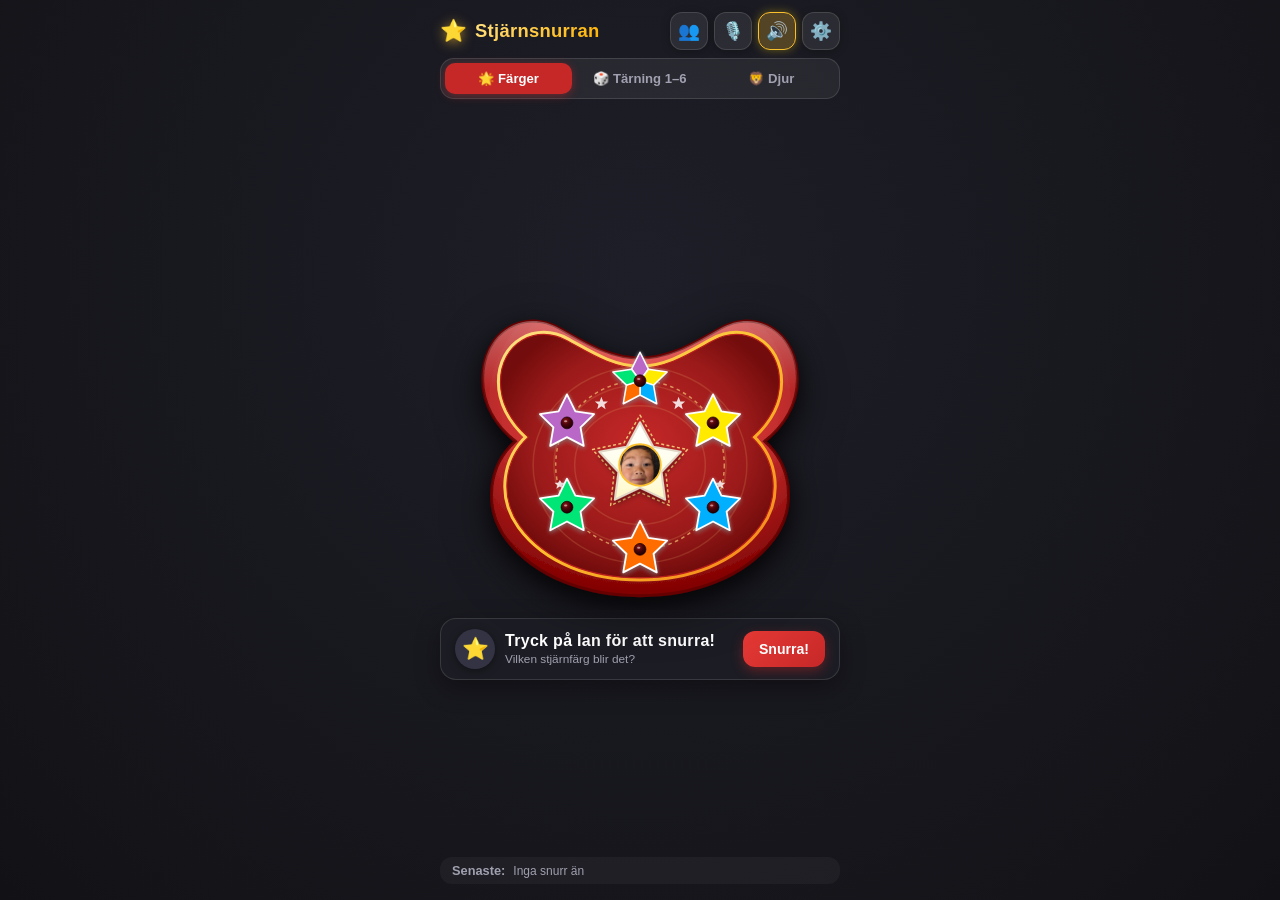
==== commit 60e93505: "UI/UX-lyft (v2.9): Rensa upp header med installningsmodal, rymliga spelarkort och responsiv layout" ====
--- a/index.html
+++ b/index.html
@@ -15,7 +15,7 @@
   <link rel="icon" type="image/png" sizes="192x192" href="icon-192.png">
   <link rel="apple-touch-icon" href="icon-192.png">
   
-  <link rel="stylesheet" href="style.css?v=14">
+  <link rel="stylesheet" href="style.css?v=19">
 </head>
 <body>
 
@@ -28,11 +28,8 @@
     <div class="header-controls">
       <button id="btn-toggle-players" class="icon-btn" title="Spelarläge (Vems tur är det?)" aria-label="Spelarläge">👥</button>
       <button id="btn-voice-studio" class="icon-btn" title="Spela in egna röster / ljud" aria-label="Röststudio">🎙️</button>
-      <button id="btn-shake" class="icon-btn active" title="Skaka telefonen för att snurra: På/Av" aria-label="Skaka">📳</button>
       <button id="btn-sound" class="icon-btn active" title="Ljud På/Av" aria-label="Ljud På/Av">🔊</button>
-      <button id="btn-force-refresh" class="icon-btn" title="Hämta senaste versionen / Rensa cache" aria-label="Uppdatera">🔄</button>
-      <button id="btn-fullscreen" class="icon-btn" title="Helskärm" aria-label="Helskärm">⛶</button>
-      <button id="btn-qr" class="icon-btn" title="Dela / Öppna på mobil" aria-label="Öppna på mobil">📱</button>
+      <button id="btn-settings" class="icon-btn" title="Inställningar & verktyg" aria-label="Inställningar">⚙️</button>
     </div>
   </header>
 
@@ -47,9 +44,12 @@
   <div class="player-turn-banner" id="player-banner" style="display: none;">
     <div class="player-info">
       <span class="player-avatar" id="current-player-avatar">👦</span>
-      <span class="player-text" id="current-player-text">Ians tur att snurra!</span>
-    </div>
-    <button class="btn-player-settings" id="btn-open-player-settings">Hantera spelare ⚙️</button>
+      <div class="player-turn-text-group">
+        <span class="player-text" id="current-player-text">Ians tur att snurra!</span>
+        <span class="player-turn-sub">Tryck i mitten för att snurra ⭐</span>
+      </div>
+    </div>
+    <button class="btn-player-settings" id="btn-open-player-settings" type="button">Hantera ⚙️</button>
   </div>
 
   <!-- Install PWA Banner (shown if installable on Android) -->
@@ -667,6 +667,9 @@
             <!-- Golden ring frame around Ian's picture -->
             <circle id="ian-ring" cx="0" cy="0" r="35" fill="none" stroke="#FBC02D" stroke-width="3"/>
           </g>
+
+          <!-- Large transparent hit target for rock-solid clicks and taps -->
+          <circle class="center-hit-area" cx="320" cy="315" r="75" fill="rgba(0,0,0,0)" pointer-events="all" style="cursor: pointer; outline: none;"/>
         </g>
       </svg>
     </div>
@@ -695,6 +698,83 @@
   </footer>
 
   <!-- Modals -->
+
+  <!-- 0. Settings Modal (Inställningar & Fler verktyg) -->
+  <div class="modal-overlay" id="modal-settings">
+    <div class="modal-card modal-settings-card">
+      <button class="modal-close" id="btn-close-settings">&times;</button>
+      <h2>⚙️ Inställningar & Mer</h2>
+      <p style="font-size: 0.82rem; color: var(--text-dim); margin-bottom: 14px;">
+        Anpassa funktioner och hantera appen
+      </p>
+
+      <div class="settings-list">
+        <!-- Skaka telefonen -->
+        <div class="settings-item">
+          <div class="settings-item-info">
+            <span class="settings-item-icon">📳</span>
+            <div class="settings-item-texts">
+              <div class="settings-item-title">Skaka för att snurra</div>
+              <div class="settings-item-desc">Skaka telefonen kraftigt för att starta snurran</div>
+            </div>
+          </div>
+          <button id="btn-shake" class="btn-settings-toggle active" type="button" aria-label="Skaka på/av">På</button>
+        </div>
+
+        <!-- Ljudeffekter -->
+        <div class="settings-item">
+          <div class="settings-item-info">
+            <span class="settings-item-icon" id="settings-sound-icon">🔊</span>
+            <div class="settings-item-texts">
+              <div class="settings-item-title">Ljudeffekter & röster</div>
+              <div class="settings-item-desc">Spela upp melodier, ljudeffekter och inspelade röster</div>
+            </div>
+          </div>
+          <button id="btn-settings-sound-toggle" class="btn-settings-toggle active" type="button" aria-label="Ljud på/av">På</button>
+        </div>
+
+        <!-- Helskärm -->
+        <div class="settings-item">
+          <div class="settings-item-info">
+            <span class="settings-item-icon">⛶</span>
+            <div class="settings-item-texts">
+              <div class="settings-item-title">Helskärmsläge</div>
+              <div class="settings-item-desc">Dölj webbläsarens menyer för full appkänsla</div>
+            </div>
+          </div>
+          <button id="btn-fullscreen" class="btn-settings-action" type="button">Helskärm</button>
+        </div>
+
+        <!-- Öppna på mobil / QR -->
+        <div class="settings-item">
+          <div class="settings-item-info">
+            <span class="settings-item-icon">📱</span>
+            <div class="settings-item-texts">
+              <div class="settings-item-title">Dela / Öppna på mobil</div>
+              <div class="settings-item-desc">Öppna med QR-kod på en annan telefon eller surfplatta</div>
+            </div>
+          </div>
+          <button id="btn-qr" class="btn-settings-action" type="button">Visa QR</button>
+        </div>
+
+        <!-- Uppdatera & Rensa Cache -->
+        <div class="settings-item">
+          <div class="settings-item-info">
+            <span class="settings-item-icon">🔄</span>
+            <div class="settings-item-texts">
+              <div class="settings-item-title">Hämta senaste versionen</div>
+              <div class="settings-item-desc">Rensa sparad cache och ladda in nyaste funktionerna</div>
+            </div>
+          </div>
+          <button id="btn-force-refresh" class="btn-settings-action btn-settings-refresh" type="button">Uppdatera</button>
+        </div>
+      </div>
+
+      <div class="settings-footer">
+        <div class="app-version-badge">Stjärnsnurran v2.9 • Skapad för Ian och familjen ❤️</div>
+      </div>
+    </div>
+  </div>
 
   <!-- 1. Voice Studio Modal (Spela in egna röster) -->
   <div class="modal-overlay" id="modal-voice">
@@ -727,8 +807,13 @@
         <!-- Dynamically rendered rows for each player -->
       </div>
 
-      <div id="voice-mode-header" style="font-size: 0.85rem; font-weight: 700; text-align: left; margin: 14px 0 4px 0; color: #FFE082;">
+      <div id="voice-mode-header" style="font-size: 0.85rem; font-weight: 700; text-align: left; margin: 14px 0 6px 0; color: #FFE082;">
         ⭐ Spelresultat:
+      </div>
+      <div class="voice-mode-tabs" id="voice-mode-tabs">
+        <button type="button" class="voice-mode-tab active" data-vmode="colors">⭐ Stjärnor & Färger</button>
+        <button type="button" class="voice-mode-tab" data-vmode="dice">🎲 Tärning 1–6</button>
+        <button type="button" class="voice-mode-tab" data-vmode="animals">🐶 Djur</button>
       </div>
       <div id="voice-items-container">
         <!-- Dynamically rendered rows for current mode -->
@@ -745,6 +830,19 @@
         Välj vilka som är med och i vilken ordning ni vill snurra!
       </p>
 
+      <!-- Add new player section (at top so it never gets hidden behind the keyboard when list is long) -->
+      <div class="player-add-section">
+        <div class="player-add-title">➕ Lägg till ny spelare:</div>
+        <div class="player-add-row">
+          <button id="btn-select-new-avatar" class="btn-avatar-picker-trigger" type="button" title="Välj emoji för spelare">
+            <span id="new-player-avatar-preview">👦</span>
+            <span class="avatar-edit-badge">✏️</span>
+          </button>
+          <input type="text" id="input-new-player" class="player-input" placeholder="Nytt namn (t.ex. Ian)" maxlength="16" autocomplete="off" autocapitalize="words">
+          <button id="btn-add-player" class="btn-add-player" type="button">Lägg till</button>
+        </div>
+      </div>
+
       <div class="player-order-controls">
         <button id="btn-shuffle-players" class="btn-order-action" type="button" title="Slumpa startordning med tärning">
           🎲 Slumpa ordning
@@ -752,20 +850,10 @@
         <button id="btn-reset-history" class="btn-order-action" type="button" title="Nollställ alla spelares historik för en ny spelomgång">
           🔄 Nollställ historik
         </button>
-        <span class="player-order-hint">Använd ⬆️ ⬇️ eller klicka på en spelare för att välja startare</span>
       </div>
 
       <div class="player-list" id="player-list-container">
         <!-- Rendered player rows with numbers and reordering buttons -->
-      </div>
-
-      <div class="player-add-row">
-        <button id="btn-select-new-avatar" class="btn-avatar-picker-trigger" type="button" title="Välj emoji för spelare">
-          <span id="new-player-avatar-preview">👦</span>
-          <span class="avatar-edit-badge">✏️</span>
-        </button>
-        <input type="text" id="input-new-player" class="player-input" placeholder="Nytt namn (t.ex. Ian)" maxlength="16">
-        <button id="btn-add-player" class="btn-add-player">Lägg till</button>
       </div>
 
       <div class="player-modal-actions">
@@ -777,7 +865,7 @@
         </button>
       </div>
       <div class="app-version-badge" style="text-align: center; font-size: 0.72rem; color: #888899; margin-top: 14px;">
-        Stjärnsnurran v2.4 • Spelarröster & Synk
+        Stjärnsnurran v2.9 • Skapad för Ian och familjen ❤️
       </div>
       <div style="text-align: center; margin-top: 6px;">
         <button id="btn-modal-refresh" type="button" style="background: rgba(255,255,255,0.06); border: 1px solid rgba(255,255,255,0.18); color: #B0B0C0; font-size: 0.72rem; border-radius: 6px; padding: 4px 10px; cursor: pointer;">
@@ -791,10 +879,15 @@
   <div class="modal-overlay" id="modal-emoji-picker">
     <div class="modal-card modal-emoji-card">
       <button class="modal-close" id="btn-close-emoji">&times;</button>
-      <h2>🎭 Välj din avatar</h2>
-      <p id="emoji-picker-subtitle" style="font-size: 0.85rem; color: var(--text-dim); margin-bottom: 12px;">
+      <h2>🎭 Välj profilbild</h2>
+      <p id="emoji-picker-subtitle" style="font-size: 0.85rem; color: var(--text-dim); margin-bottom: 8px;">
         Välj en emoji för spelaren:
       </p>
+
+      <!-- Category Filter Pills -->
+      <div class="emoji-category-pills" id="emoji-category-pills">
+        <!-- Rendered category pills -->
+      </div>
 
       <div class="emoji-grid" id="emoji-grid">
         <!-- Rendered emojis -->
@@ -816,13 +909,13 @@
 
   <!-- Cache Version Auto-Check -->
   <script>
-    const APP_VERSION = 'v2.4';
+    const APP_VERSION = 'v2.9';
     if (localStorage.getItem('stjarnsnurran_installed_ver') !== APP_VERSION) {
       localStorage.setItem('stjarnsnurran_installed_ver', APP_VERSION);
       if ('caches' in window) {
         caches.keys().then(keys => {
           keys.forEach(k => {
-            if (k !== 'stjarnsnurran-v14') caches.delete(k);
+            if (k !== 'stjarnsnurran-v19') caches.delete(k);
           });
         });
       }
@@ -830,15 +923,15 @@
   </script>
 
   <!-- Scripts -->
-  <script src="confetti.js?v=14"></script>
-  <script src="audio.js?v=14"></script>
-  <script src="app.js?v=14"></script>
+  <script src="confetti.js?v=19"></script>
+  <script src="audio.js?v=19"></script>
+  <script src="app.js?v=19"></script>
 
   <!-- Service Worker Registration with Aggressive Auto-Update -->
   <script>
     if ('serviceWorker' in navigator) {
       window.addEventListener('load', () => {
-        navigator.serviceWorker.register('sw.js?v=14').then((reg) => {
+        navigator.serviceWorker.register('sw.js?v=19').then((reg) => {
           // Immediately check for SW script changes
           reg.update();
 
--- a/style.css
+++ b/style.css
@@ -43,29 +43,29 @@
 /* Top App Header */
 .app-header {
   width: 100%;
-  max-width: 380px;
+  max-width: 400px;
   display: flex;
   align-items: center;
   justify-content: space-between;
-  padding: 4px 0 6px 0;
+  padding: 4px 0 8px 0;
   min-width: 0;
 }
 
 .brand {
   display: flex;
   align-items: center;
-  gap: 6px;
+  gap: 8px;
   min-width: 0;
 }
 
 .brand-icon {
-  font-size: 1.25rem;
-  filter: drop-shadow(0 2px 4px rgba(251, 192, 45, 0.5));
+  font-size: 1.35rem;
+  filter: drop-shadow(0 2px 6px rgba(251, 192, 45, 0.6));
   flex-shrink: 0;
 }
 
 .brand h1 {
-  font-size: 1.05rem;
+  font-size: 1.15rem;
   font-weight: 800;
   letter-spacing: 0.3px;
   background: linear-gradient(135deg, #FFE082, #FFB300);
@@ -78,7 +78,8 @@
 
 .header-controls {
   display: flex;
-  gap: 4px;
+  align-items: center;
+  gap: 6px;
   flex-shrink: 0;
 }
 
@@ -86,20 +87,21 @@
   background: rgba(255, 255, 255, 0.08);
   border: 1px solid var(--panel-border);
   color: #FFFFFF;
-  width: 32px;
-  height: 32px;
-  border-radius: 50%;
+  width: 38px;
+  height: 38px;
+  border-radius: 12px;
   display: flex;
   align-items: center;
   justify-content: center;
-  font-size: 0.95rem;
+  font-size: 1.1rem;
   cursor: pointer;
   transition: all 0.2s cubic-bezier(0.4, 0, 0.2, 1);
-  box-shadow: 0 2px 6px rgba(0, 0, 0, 0.2);
+  box-shadow: 0 2px 8px rgba(0, 0, 0, 0.25);
+  flex-shrink: 0;
 }
 
 .icon-btn:hover {
-  background: rgba(255, 255, 255, 0.16);
+  background: rgba(255, 255, 255, 0.18);
   transform: translateY(-1px);
 }
 
@@ -111,19 +113,20 @@
   background: rgba(251, 192, 45, 0.25);
   border-color: #FBC02D;
   color: #FFE082;
+  box-shadow: 0 0 10px rgba(255, 214, 0, 0.35);
 }
 
 /* Mode Switcher Bar */
 .mode-bar {
   width: 100%;
-  max-width: 380px;
+  max-width: 400px;
   display: flex;
   background: rgba(255, 255, 255, 0.06);
   border: 1px solid var(--panel-border);
-  border-radius: 12px;
-  padding: 3px;
-  gap: 3px;
-  margin-bottom: 6px;
+  border-radius: 14px;
+  padding: 4px;
+  gap: 4px;
+  margin-bottom: 8px;
 }
 
 .mode-pill {
@@ -131,82 +134,111 @@
   background: none;
   border: none;
   color: var(--text-dim);
-  font-weight: 600;
-  font-size: 0.8rem;
-  padding: 6px 4px;
-  border-radius: 9px;
+  font-weight: 700;
+  font-size: 0.82rem;
+  padding: 8px 6px;
+  border-radius: 10px;
   cursor: pointer;
   transition: all 0.2s ease;
   display: flex;
   align-items: center;
   justify-content: center;
-  gap: 4px;
+  gap: 5px;
+  white-space: nowrap;
 }
 
 .mode-pill.active {
   background: #C62828;
   color: #FFFFFF;
-  font-weight: 700;
-  box-shadow: 0 2px 8px rgba(198, 40, 40, 0.4);
+  font-weight: 800;
+  box-shadow: 0 2px 10px rgba(198, 40, 40, 0.45);
 }
 
 /* Player Turn Banner */
 .player-turn-banner {
   width: 100%;
-  max-width: 380px;
-  background: linear-gradient(135deg, rgba(255, 214, 0, 0.18), rgba(255, 109, 0, 0.18));
+  max-width: 400px;
+  background: linear-gradient(135deg, rgba(255, 214, 0, 0.18), rgba(255, 109, 0, 0.14));
   border: 1.5px solid var(--player-color, #FFD600);
-  border-radius: 14px;
-  padding: 6px 12px;
+  border-radius: 16px;
+  padding: 8px 14px;
   display: flex;
   align-items: center;
   justify-content: space-between;
-  margin-bottom: 6px;
-  box-shadow: 0 4px 12px rgba(0, 0, 0, 0.25);
+  margin-bottom: 8px;
+  box-shadow: 0 4px 14px rgba(0, 0, 0, 0.3);
   animation: playerGlow 2s infinite alternate;
+  gap: 8px;
 }
 
 @keyframes playerGlow {
   0% { box-shadow: 0 0 6px rgba(255, 214, 0, 0.2); }
-  100% { box-shadow: 0 0 14px rgba(255, 214, 0, 0.5); }
+  100% { box-shadow: 0 0 14px rgba(255, 214, 0, 0.45); }
 }
 
 .player-info {
   display: flex;
   align-items: center;
-  gap: 8px;
+  gap: 10px;
+  min-width: 0;
+  flex: 1 1 auto;
 }
 
 .player-avatar {
-  font-size: 1.35rem;
-  filter: drop-shadow(0 2px 4px rgba(0,0,0,0.4));
+  font-size: 1.5rem;
+  filter: drop-shadow(0 2px 6px rgba(0,0,0,0.5));
   line-height: 1;
   display: inline-flex;
   align-items: center;
   justify-content: center;
+  flex-shrink: 0;
+}
+
+.player-turn-text-group {
+  display: flex;
+  flex-direction: column;
+  min-width: 0;
+  text-align: left;
 }
 
 .player-text {
-  font-size: 0.85rem;
-  font-weight: 700;
+  font-size: 0.95rem;
+  font-weight: 800;
   color: #FFE082;
+  white-space: nowrap;
+  overflow: hidden;
+  text-overflow: ellipsis;
+}
+
+.player-turn-sub {
+  font-size: 0.72rem;
+  color: var(--text-dim);
+  opacity: 0.9;
+  white-space: nowrap;
 }
 
 .btn-player-settings {
   background: rgba(255, 255, 255, 0.12);
-  border: 1px solid rgba(255, 255, 255, 0.2);
+  border: 1px solid rgba(255, 255, 255, 0.22);
   color: #FFFFFF;
-  border-radius: 8px;
-  padding: 3px 8px;
-  font-size: 0.75rem;
-  cursor: pointer;
-  font-weight: 600;
+  border-radius: 10px;
+  padding: 6px 10px;
+  font-size: 0.78rem;
+  cursor: pointer;
+  font-weight: 700;
+  flex-shrink: 0;
+  transition: all 0.15s ease;
+}
+
+.btn-player-settings:hover {
+  background: rgba(255, 255, 255, 0.22);
+  border-color: #FFD600;
 }
 
 /* Main Spinner Area */
 .main-stage {
   width: 100%;
-  max-width: 380px;
+  max-width: 400px;
   display: flex;
   flex-direction: column;
   align-items: center;
@@ -218,7 +250,8 @@
 
 .toy-wrapper {
   width: 100%;
-  max-width: 360px;
+  max-width: 380px;
+  max-height: 48vh;
   position: relative;
   display: flex;
   align-items: center;
@@ -229,6 +262,8 @@
 .toy-svg {
   width: 100%;
   height: auto;
+  max-height: 48vh;
+  object-fit: contain;
   display: block;
   filter: drop-shadow(0 10px 20px rgba(0, 0, 0, 0.55));
 }
@@ -247,6 +282,8 @@
 .center-btn,
 #center-button {
   cursor: pointer;
+  pointer-events: auto;
+  touch-action: none;
   transition: transform 0.1s ease-out;
   transform-origin: 320px 315px;
   outline: none !important;
@@ -254,6 +291,8 @@
   -webkit-tap-highlight-color: transparent !important;
   -webkit-tap-highlight-color: rgba(0, 0, 0, 0) !important;
   -webkit-focus-ring-color: transparent !important;
+  user-select: none !important;
+  -webkit-user-select: none !important;
 }
 
 .center-btn:focus,
@@ -268,13 +307,18 @@
   outline-style: none !important;
   -webkit-tap-highlight-color: transparent !important;
   -webkit-tap-highlight-color: rgba(0, 0, 0, 0) !important;
+  -webkit-focus-ring-color: transparent !important;
   box-shadow: none !important;
 }
 
 .center-btn path,
 .center-btn circle,
-.center-btn image {
-  pointer-events: none;
+.center-btn image,
+.center-btn #btn-body,
+.center-btn .center-hit-area,
+.center-btn #ian-avatar {
+  pointer-events: auto;
+  cursor: pointer;
 }
 
 .center-btn:hover #btn-body {
@@ -392,7 +436,7 @@
 /* Result Banner */
 .result-card {
   width: 100%;
-  max-width: 360px;
+  max-width: 400px;
   background: var(--panel-bg);
   border: 1px solid var(--panel-border);
   border-radius: 16px;
@@ -413,24 +457,25 @@
   align-items: center;
   gap: 10px;
   min-width: 0;
+  flex: 1 1 auto;
 }
 
 .result-badge {
-  width: 38px;
-  height: 38px;
+  width: 40px;
+  height: 40px;
   border-radius: 50%;
   background: #333340;
   display: flex;
   align-items: center;
   justify-content: center;
-  font-size: 1.3rem;
+  font-size: 1.35rem;
   box-shadow: 0 2px 8px rgba(0, 0, 0, 0.4);
   transition: all 0.3s cubic-bezier(0.34, 1.56, 0.64, 1);
   flex-shrink: 0;
 }
 
 .result-badge.active-badge {
-  transform: scale(1.15) rotate(10deg);
+  transform: scale(1.12) rotate(8deg);
 }
 
 .result-text {
@@ -440,8 +485,8 @@
 }
 
 .result-title {
-  font-size: 1.05rem;
-  font-weight: 700;
+  font-size: 1rem;
+  font-weight: 800;
   letter-spacing: 0.3px;
   transition: color 0.3s ease;
   white-space: nowrap;
@@ -450,7 +495,7 @@
 }
 
 .result-sub {
-  font-size: 0.75rem;
+  font-size: 0.74rem;
   color: var(--text-dim);
   margin-top: 2px;
   white-space: nowrap;
@@ -462,8 +507,8 @@
   background: linear-gradient(135deg, #E53935, #C62828);
   border: none;
   color: #FFFFFF;
-  font-weight: 700;
-  font-size: 0.9rem;
+  font-weight: 800;
+  font-size: 0.88rem;
   padding: 10px 16px;
   border-radius: 12px;
   cursor: pointer;
@@ -486,7 +531,7 @@
 /* History and Footer */
 .app-footer {
   width: 100%;
-  max-width: 360px;
+  max-width: 400px;
   display: flex;
   flex-direction: column;
   gap: 6px;
@@ -644,15 +689,15 @@
 .modal-card {
   background: var(--panel-bg);
   border: 1px solid var(--panel-border);
-  border-radius: 20px;
-  max-width: 380px;
+  border-radius: 22px;
+  max-width: 400px;
   width: 100%;
   max-height: 88vh;
   overflow-y: auto;
   overflow-x: hidden;
   padding: 18px 14px;
   box-sizing: border-box;
-  box-shadow: 0 16px 40px rgba(0, 0, 0, 0.6);
+  box-shadow: 0 16px 40px rgba(0, 0, 0, 0.65);
   position: relative;
   text-align: center;
   transform: translateY(20px);
@@ -672,11 +717,129 @@
   color: var(--text-dim);
   font-size: 1.5rem;
   cursor: pointer;
+  width: 32px;
+  height: 32px;
+  display: flex;
+  align-items: center;
+  justify-content: center;
+  border-radius: 50%;
+  transition: all 0.15s ease;
+}
+
+.modal-close:hover {
+  background: rgba(255, 255, 255, 0.12);
+  color: #FFFFFF;
 }
 
 .modal-card h2 {
-  font-size: 1.2rem;
-  margin-bottom: 8px;
+  font-size: 1.22rem;
+  margin-bottom: 6px;
+  font-weight: 800;
+  letter-spacing: 0.2px;
+}
+
+/* Settings Modal */
+.modal-settings-card {
+  max-width: 400px;
+}
+
+.settings-list {
+  display: flex;
+  flex-direction: column;
+  gap: 8px;
+  text-align: left;
+  margin: 10px 0 14px 0;
+}
+
+.settings-item {
+  display: flex;
+  align-items: center;
+  justify-content: space-between;
+  gap: 12px;
+  background: rgba(255, 255, 255, 0.05);
+  border: 1px solid rgba(255, 255, 255, 0.09);
+  padding: 10px 12px;
+  border-radius: 14px;
+  transition: background 0.15s ease;
+}
+
+.settings-item:hover {
+  background: rgba(255, 255, 255, 0.08);
+}
+
+.settings-item-info {
+  display: flex;
+  align-items: center;
+  gap: 10px;
+  min-width: 0;
+  flex: 1 1 auto;
+}
+
+.settings-item-icon {
+  font-size: 1.35rem;
+  flex-shrink: 0;
+}
+
+.settings-item-texts {
+  display: flex;
+  flex-direction: column;
+  min-width: 0;
+}
+
+.settings-item-title {
+  font-size: 0.92rem;
+  font-weight: 700;
+  color: #FFFFFF;
+}
+
+.settings-item-desc {
+  font-size: 0.72rem;
+  color: var(--text-dim);
+  line-height: 1.25;
+}
+
+.btn-settings-toggle {
+  background: rgba(255, 255, 255, 0.1);
+  border: 1px solid rgba(255, 255, 255, 0.2);
+  color: var(--text-dim);
+  font-size: 0.82rem;
+  font-weight: 700;
+  padding: 6px 14px;
+  border-radius: 10px;
+  cursor: pointer;
+  transition: all 0.2s ease;
+  flex-shrink: 0;
+}
+
+.btn-settings-toggle.active {
+  background: linear-gradient(135deg, #00E676, #00C853);
+  color: #121216;
+  border-color: #00E676;
+  box-shadow: 0 0 10px rgba(0, 230, 118, 0.35);
+}
+
+.btn-settings-action {
+  background: rgba(255, 255, 255, 0.1);
+  border: 1px solid rgba(255, 255, 255, 0.2);
+  color: #FFFFFF;
+  font-size: 0.8rem;
+  font-weight: 700;
+  padding: 6px 12px;
+  border-radius: 10px;
+  cursor: pointer;
+  transition: all 0.15s ease;
+  white-space: nowrap;
+  flex-shrink: 0;
+}
+
+.btn-settings-action:hover {
+  background: rgba(255, 255, 255, 0.2);
+  border-color: #FFD600;
+}
+
+.btn-settings-refresh:hover {
+  background: rgba(33, 150, 243, 0.25);
+  border-color: #2196F3;
 }
 
 /* Voice Studio Record Rows */
@@ -686,40 +849,54 @@
   justify-content: space-between;
   background: rgba(255, 255, 255, 0.05);
   border: 1px solid rgba(255, 255, 255, 0.08);
-  border-radius: 12px;
+  border-radius: 14px;
   padding: 8px 12px;
-  margin-bottom: 6px;
+  margin-bottom: 7px;
+  gap: 8px;
 }
 
 .record-row-info {
   display: flex;
   align-items: center;
-  gap: 8px;
+  gap: 10px;
   font-size: 0.85rem;
   font-weight: 600;
+  min-width: 0;
+  flex: 1 1 auto;
 }
 
 .record-row-btns {
   display: flex;
-  gap: 6px;
+  align-items: center;
+  gap: 5px;
+  flex-shrink: 0;
 }
 
 .btn-record {
   background: #C62828;
   color: white;
   border: none;
-  border-radius: 8px;
-  padding: 5px 10px;
-  font-size: 0.75rem;
+  border-radius: 9px;
+  padding: 6px 10px;
+  font-size: 0.78rem;
   font-weight: 700;
   cursor: pointer;
-  display: flex;
+  display: inline-flex;
   align-items: center;
   gap: 4px;
+  white-space: nowrap;
+  transition: all 0.15s ease;
+}
+
+.btn-record.has-recording {
+  background: rgba(76, 175, 80, 0.25);
+  border: 1px solid #4CAF50;
+  color: #A5D6A7;
 }
 
 .btn-record.recording {
-  background: #FF1744;
+  background: #FF1744 !important;
+  color: white !important;
   animation: recPulse 0.6s infinite alternate;
 }
 
@@ -728,63 +905,230 @@
   to { transform: scale(1.08); }
 }
 
-.btn-play-rec {
-  background: rgba(255, 255, 255, 0.15);
+.btn-play-rec,
+.btn-del-rec {
+  background: rgba(255, 255, 255, 0.1);
+  border: 1px solid rgba(255, 255, 255, 0.16);
   color: white;
-  border: none;
-  border-radius: 8px;
-  padding: 5px 8px;
-  font-size: 0.75rem;
-  cursor: pointer;
+  border-radius: 9px;
+  width: 32px;
+  height: 32px;
+  display: inline-flex;
+  align-items: center;
+  justify-content: center;
+  font-size: 0.85rem;
+  cursor: pointer;
+  transition: all 0.15s ease;
+}
+
+.btn-play-rec:hover {
+  background: rgba(0, 230, 118, 0.25);
+  border-color: #00E676;
 }
 
 .btn-del-rec {
+  color: #FF5252;
+}
+
+.btn-del-rec:hover {
+  background: rgba(255, 23, 68, 0.25);
+  border-color: #FF1744;
+}
+
+/* Voice Studio Enhancements & Star Color Indicators */
+.voice-color-badge {
+  width: 36px;
+  height: 36px;
+  border-radius: 50%;
+  display: flex;
+  align-items: center;
+  justify-content: center;
+  border: 2px solid rgba(255, 255, 255, 0.45);
+  flex-shrink: 0;
+  box-shadow: 0 2px 8px rgba(0, 0, 0, 0.35);
+}
+
+.voice-item-text {
+  display: flex;
+  flex-direction: column;
+  align-items: flex-start;
+  text-align: left;
+  min-width: 0;
+  gap: 2px;
+}
+
+.voice-item-title {
+  font-size: 0.92rem;
+  font-weight: 800;
+  letter-spacing: 0.2px;
+  line-height: 1.2;
+}
+
+.voice-item-meta {
+  display: flex;
+  align-items: center;
+  gap: 5px;
+  flex-wrap: wrap;
+}
+
+.voice-pos-tag {
+  display: inline-flex;
+  align-items: center;
+  gap: 2px;
+  background: rgba(255, 255, 255, 0.12);
+  border: 1px solid rgba(255, 255, 255, 0.2);
+  color: #FFE082;
+  font-size: 0.68rem;
+  font-weight: 700;
+  padding: 1px 6px;
+  border-radius: 6px;
+  white-space: nowrap;
+}
+
+.voice-sub-desc {
+  font-size: 0.72rem;
+  color: var(--text-dim);
+  opacity: 0.85;
+}
+
+/* Mode selector pills inside Voice Studio */
+.voice-mode-tabs {
+  display: flex;
+  gap: 6px;
+  margin-bottom: 8px;
+  overflow-x: auto;
+  padding-bottom: 4px;
+  -webkit-overflow-scrolling: touch;
+  scrollbar-width: none;
+}
+
+.voice-mode-tabs::-webkit-scrollbar {
+  display: none;
+}
+
+.voice-mode-tab {
   background: rgba(255, 255, 255, 0.08);
-  color: #FF5252;
-  border: none;
-  border-radius: 8px;
-  padding: 5px 8px;
-  font-size: 0.75rem;
-  cursor: pointer;
-}
-
-/* Player Management List */
+  border: 1px solid rgba(255, 255, 255, 0.16);
+  color: #DDDDDD;
+  border-radius: 10px;
+  padding: 5px 10px;
+  font-size: 0.78rem;
+  font-weight: 700;
+  cursor: pointer;
+  white-space: nowrap;
+  transition: all 0.15s ease;
+  user-select: none;
+  flex-shrink: 0;
+}
+
+.voice-mode-tab:hover {
+  background: rgba(255, 255, 255, 0.18);
+  border-color: #FFD600;
+}
+
+.voice-mode-tab.active {
+  background: #FFD600;
+  color: #121216;
+  border-color: #FFD600;
+  box-shadow: 0 0 8px rgba(255, 214, 0, 0.5);
+}
+
+/* Player Management List & 2-Tier Player Cards */
 .player-list {
+  display: flex;
+  flex-direction: column;
+  gap: 10px;
+  margin: 8px 0 12px 0;
+  text-align: left;
+  max-height: min(42vh, 320px);
+  overflow-y: auto;
+  overflow-x: hidden;
+  -webkit-overflow-scrolling: touch;
+  padding-right: 4px;
+}
+
+.player-list::-webkit-scrollbar {
+  width: 5px;
+}
+
+.player-list::-webkit-scrollbar-track {
+  background: rgba(255, 255, 255, 0.05);
+  border-radius: 4px;
+}
+
+.player-list::-webkit-scrollbar-thumb {
+  background: rgba(255, 214, 0, 0.35);
+  border-radius: 4px;
+}
+
+/* 2-Tier Player Card */
+.player-card {
   display: flex;
   flex-direction: column;
   gap: 8px;
-  margin: 12px 0;
-  text-align: left;
-}
-
-.player-item {
+  background: rgba(255, 255, 255, 0.05);
+  border: 1px solid rgba(255, 255, 255, 0.11);
+  border-radius: 14px;
+  padding: 10px 12px;
+  transition: all 0.2s ease;
+}
+
+.player-card.is-start-player {
+  background: linear-gradient(135deg, rgba(255, 214, 0, 0.12), rgba(255, 109, 0, 0.08));
+  border-color: rgba(255, 214, 0, 0.45);
+  box-shadow: 0 0 12px rgba(255, 214, 0, 0.15);
+}
+
+.player-card-header {
   display: flex;
   align-items: center;
   justify-content: space-between;
-  background: rgba(255, 255, 255, 0.06);
-  border: 1px solid rgba(255, 255, 255, 0.1);
-  padding: 8px 12px;
-  border-radius: 12px;
-  transition: background 0.2s ease;
+  gap: 8px;
+  width: 100%;
+}
+
+.player-identity {
+  display: flex;
+  align-items: center;
+  gap: 8px;
+  min-width: 0;
+  flex: 1 1 auto;
+}
+
+.player-order-badge {
+  background: rgba(255, 255, 255, 0.14);
+  border-radius: 8px;
+  padding: 2px 7px;
+  font-size: 0.78rem;
+  font-weight: 800;
+  color: #FFE082;
+  flex-shrink: 0;
+}
+
+.player-card.is-start-player .player-order-badge {
+  background: #FFD600;
+  color: #121216;
+  box-shadow: 0 0 8px rgba(255, 214, 0, 0.5);
 }
 
 .btn-player-avatar {
   background: rgba(255, 255, 255, 0.12);
   border: 1.5px solid rgba(255, 255, 255, 0.25);
   border-radius: 12px;
-  padding: 4px 8px;
-  cursor: pointer;
-  display: flex;
-  align-items: center;
-  gap: 4px;
+  padding: 4px 7px;
+  cursor: pointer;
+  display: flex;
+  align-items: center;
+  gap: 3px;
   position: relative;
   transition: all 0.15s ease;
+  flex-shrink: 0;
 }
 
 .btn-player-avatar:hover {
   background: rgba(255, 255, 255, 0.25);
   border-color: #FFD600;
-  transform: scale(1.08);
+  transform: scale(1.06);
 }
 
 .player-avatar-icon {
@@ -796,185 +1140,107 @@
   opacity: 0.8;
 }
 
-/* Player Order Controls & Quick Actions */
-.player-order-controls {
-  display: flex;
-  align-items: center;
-  justify-content: flex-start;
-  margin: 6px 0 10px 0;
-  gap: 8px;
-  flex-wrap: wrap;
-}
-
-.player-list-last-roll {
+.player-name-col {
+  display: flex;
+  flex-direction: column;
+  min-width: 0;
+}
+
+.player-name-row {
+  display: flex;
+  align-items: center;
+  gap: 6px;
+}
+
+.player-name {
+  font-size: 0.98rem;
+  font-weight: 800;
+  color: #FFFFFF;
+  white-space: nowrap;
+  overflow: hidden;
+  text-overflow: ellipsis;
+}
+
+.tag-start-player {
+  font-size: 0.72rem;
+  color: #FFD600;
+  font-weight: 800;
+  white-space: nowrap;
+}
+
+.player-card-last-roll {
   display: inline-block;
   font-size: 0.72rem;
   color: #FFE082;
   background: rgba(255, 214, 0, 0.12);
   padding: 1px 6px;
   border-radius: 6px;
-  margin-left: 6px;
-}
-
-.btn-order-action {
-  background: linear-gradient(135deg, rgba(255, 214, 0, 0.25), rgba(255, 109, 0, 0.25));
-  border: 1px solid #FFD600;
+  width: fit-content;
+  margin-top: 2px;
+  white-space: nowrap;
+}
+
+.btn-make-starter {
+  background: rgba(255, 255, 255, 0.08);
+  border: 1px solid rgba(255, 214, 0, 0.35);
   color: #FFE082;
+  font-size: 0.75rem;
   font-weight: 700;
+  padding: 5px 9px;
   border-radius: 9px;
-  padding: 6px 12px;
-  font-size: 0.8rem;
-  cursor: pointer;
-  display: flex;
-  align-items: center;
-  gap: 4px;
+  cursor: pointer;
+  white-space: nowrap;
+  flex-shrink: 0;
   transition: all 0.15s ease;
-  white-space: nowrap;
-}
-
-.btn-order-action:hover {
-  background: rgba(255, 214, 0, 0.4);
-  transform: translateY(-1px);
-}
-
-.player-order-hint {
+}
+
+.btn-make-starter:hover {
+  background: rgba(255, 214, 0, 0.25);
+  border-color: #FFD600;
+}
+
+.tag-start-player-pill {
+  background: linear-gradient(135deg, #FFD600, #FFAB00);
+  color: #121216;
   font-size: 0.72rem;
-  color: var(--text-dim);
-  text-align: right;
-  line-height: 1.2;
-}
-
-.player-order-num {
-  width: 24px;
-  height: 24px;
-  background: rgba(255, 255, 255, 0.15);
-  border-radius: 50%;
-  display: flex;
-  align-items: center;
-  justify-content: center;
-  font-size: 0.75rem;
   font-weight: 800;
-  color: #FFFFFF;
-  flex-shrink: 0;
-}
-
-.player-item.is-start-player {
-  background: rgba(255, 214, 0, 0.12);
-  border-color: rgba(255, 214, 0, 0.4);
-}
-
-.player-item.is-start-player .player-order-num {
-  background: #FFD600;
-  color: #121216;
-  box-shadow: 0 0 8px rgba(255, 214, 0, 0.6);
-}
-
-.player-details {
-  flex: 1;
-  display: flex;
-  flex-direction: column;
-  cursor: pointer;
-  padding: 2px 6px;
-  border-radius: 8px;
-  transition: background 0.15s ease;
-  min-width: 0;
-}
-
-.player-details:hover {
-  background: rgba(255, 255, 255, 0.08);
-}
-
-.player-name {
-  font-weight: 700;
-  font-size: 0.95rem;
-  color: #FFFFFF;
-  white-space: nowrap;
-  overflow: hidden;
-  text-overflow: ellipsis;
-}
-
-.tag-start-player {
-  font-size: 0.7rem;
-  color: #FFE082;
-  font-weight: 800;
-}
-
-.tag-set-starter {
-  font-size: 0.68rem;
-  color: var(--text-dim);
-  opacity: 0.7;
-}
-
-.player-reorder-btns {
-  display: flex;
-  align-items: center;
-  gap: 4px;
-}
-
-.btn-move-player {
-  background: rgba(255, 255, 255, 0.1);
-  border: 1px solid rgba(255, 255, 255, 0.15);
-  color: white;
-  border-radius: 6px;
-  width: 28px;
-  height: 28px;
-  display: flex;
-  align-items: center;
-  justify-content: center;
-  font-size: 0.75rem;
-  cursor: pointer;
-  transition: all 0.15s ease;
-}
-
-.btn-move-player:hover:not(:disabled) {
-  background: rgba(255, 255, 255, 0.25);
-  transform: translateY(-1px);
-}
-
-.btn-move-player:disabled {
-  opacity: 0.3;
-  cursor: not-allowed;
-}
-
-.btn-del-player {
-  background: rgba(255, 255, 255, 0.08);
-  border: none;
-  border-radius: 6px;
-  width: 28px;
-  height: 28px;
-  display: flex;
-  align-items: center;
-  justify-content: center;
-  font-size: 0.8rem;
-  color: #FF5252;
-  cursor: pointer;
-  transition: all 0.15s ease;
-}
-
-.btn-del-player:hover {
-  background: rgba(244, 67, 54, 0.3);
-}
-
-/* Player Voice Actions */
-.player-voice-actions {
-  display: flex;
-  align-items: center;
-  gap: 4px;
+  padding: 4px 9px;
+  border-radius: 9px;
+  white-space: nowrap;
+  flex-shrink: 0;
+  box-shadow: 0 0 8px rgba(255, 214, 0, 0.4);
+}
+
+.player-card-actions {
+  display: flex;
+  align-items: center;
+  justify-content: space-between;
+  gap: 8px;
+  padding-top: 6px;
+  border-top: 1px solid rgba(255, 255, 255, 0.07);
+  width: 100%;
+}
+
+.player-voice-tray {
+  display: flex;
+  align-items: center;
+  gap: 5px;
 }
 
 .btn-player-rec {
   background: rgba(255, 255, 255, 0.08);
-  border: 1px solid rgba(255, 255, 255, 0.2);
+  border: 1px solid rgba(255, 255, 255, 0.18);
   color: #FFFFFF;
   border-radius: 8px;
-  padding: 4px 7px;
-  font-size: 0.82rem;
+  padding: 5px 9px;
+  font-size: 0.78rem;
   font-weight: 700;
   cursor: pointer;
   transition: all 0.15s ease;
   display: flex;
   align-items: center;
-  gap: 2px;
+  gap: 4px;
+  white-space: nowrap;
 }
 
 .btn-player-rec:hover {
@@ -983,7 +1249,7 @@
 }
 
 .btn-player-rec.has-recording {
-  background: rgba(76, 175, 80, 0.25);
+  background: rgba(76, 175, 80, 0.22);
   border-color: #4CAF50;
   color: #A5D6A7;
 }
@@ -1000,8 +1266,12 @@
   background: rgba(255, 255, 255, 0.08);
   border: 1px solid rgba(255, 255, 255, 0.15);
   border-radius: 8px;
-  padding: 4px 6px;
-  font-size: 0.75rem;
+  width: 32px;
+  height: 32px;
+  display: inline-flex;
+  align-items: center;
+  justify-content: center;
+  font-size: 0.82rem;
   cursor: pointer;
   transition: all 0.15s ease;
 }
@@ -1016,9 +1286,88 @@
   border-color: #FF1744;
 }
 
-@keyframes recPulse {
-  0% { transform: scale(1); box-shadow: 0 0 4px #FF1744; }
-  100% { transform: scale(1.08); box-shadow: 0 0 12px #FF1744; }
+.player-order-tray {
+  display: flex;
+  align-items: center;
+  gap: 4px;
+  margin-left: auto;
+}
+
+.btn-move-player {
+  background: rgba(255, 255, 255, 0.09);
+  border: 1px solid rgba(255, 255, 255, 0.16);
+  color: white;
+  border-radius: 8px;
+  width: 32px;
+  height: 32px;
+  display: inline-flex;
+  align-items: center;
+  justify-content: center;
+  font-size: 0.82rem;
+  cursor: pointer;
+  transition: all 0.15s ease;
+}
+
+.btn-move-player:hover:not(:disabled) {
+  background: rgba(255, 255, 255, 0.25);
+  transform: translateY(-1px);
+}
+
+.btn-move-player:disabled {
+  opacity: 0.25;
+  cursor: not-allowed;
+}
+
+.btn-del-player {
+  background: rgba(244, 67, 54, 0.12);
+  border: 1px solid rgba(244, 67, 54, 0.25);
+  border-radius: 8px;
+  width: 32px;
+  height: 32px;
+  display: inline-flex;
+  align-items: center;
+  justify-content: center;
+  font-size: 0.82rem;
+  color: #FF5252;
+  cursor: pointer;
+  transition: all 0.15s ease;
+  margin-left: 2px;
+}
+
+.btn-del-player:hover {
+  background: rgba(244, 67, 54, 0.3);
+  border-color: #FF5252;
+}
+
+/* Player Order Controls (2 equal columns) */
+.player-order-controls {
+  display: grid;
+  grid-template-columns: 1fr 1fr;
+  gap: 8px;
+  margin: 6px 0 10px 0;
+  width: 100%;
+}
+
+.btn-order-action {
+  background: linear-gradient(135deg, rgba(255, 214, 0, 0.2), rgba(255, 109, 0, 0.2));
+  border: 1px solid #FFD600;
+  color: #FFE082;
+  font-weight: 700;
+  border-radius: 10px;
+  padding: 8px 10px;
+  font-size: 0.82rem;
+  cursor: pointer;
+  display: flex;
+  align-items: center;
+  justify-content: center;
+  gap: 5px;
+  transition: all 0.15s ease;
+  white-space: nowrap;
+}
+
+.btn-order-action:hover {
+  background: rgba(255, 214, 0, 0.35);
+  transform: translateY(-1px);
 }
 
 .player-modal-actions {
@@ -1077,11 +1426,30 @@
   font-weight: 700;
 }
 
+.player-add-section {
+  background: rgba(255, 255, 255, 0.05);
+  border: 1px solid rgba(255, 255, 255, 0.12);
+  border-radius: 14px;
+  padding: 10px 12px;
+  margin: 8px 0 12px 0;
+  text-align: left;
+}
+
+.player-add-title {
+  font-size: 0.8rem;
+  font-weight: 700;
+  color: #FFE082;
+  margin-bottom: 7px;
+  display: flex;
+  align-items: center;
+  gap: 5px;
+}
+
 .player-add-row {
   display: flex;
   align-items: center;
   gap: 6px;
-  margin-top: 12px;
+  margin: 0;
   width: 100%;
   box-sizing: border-box;
 }
@@ -1150,20 +1518,75 @@
   transform: scale(0.95);
 }
 
-/* Emoji Picker Grid */
+/* Emoji Picker Grid & Categories */
 .modal-emoji-card {
-  max-width: 360px;
+  max-width: 400px;
+}
+
+.emoji-category-pills {
+  display: flex;
+  gap: 5px;
+  overflow-x: auto;
+  padding: 2px 2px 8px 2px;
+  margin-bottom: 8px;
+  -webkit-overflow-scrolling: touch;
+  scrollbar-width: none;
+}
+
+.emoji-category-pills::-webkit-scrollbar {
+  display: none;
+}
+
+.emoji-cat-pill {
+  background: rgba(255, 255, 255, 0.08);
+  border: 1px solid rgba(255, 255, 255, 0.15);
+  color: #DDDDDD;
+  border-radius: 12px;
+  padding: 5px 10px;
+  font-size: 0.78rem;
+  font-weight: 700;
+  white-space: nowrap;
+  cursor: pointer;
+  transition: all 0.15s ease;
+  user-select: none;
+  flex-shrink: 0;
+}
+
+.emoji-cat-pill:hover {
+  background: rgba(255, 255, 255, 0.18);
+  border-color: #FFD600;
+}
+
+.emoji-cat-pill.active {
+  background: #FFD600;
+  color: #121216;
+  border-color: #FFD600;
+  box-shadow: 0 0 8px rgba(255, 214, 0, 0.5);
 }
 
 .emoji-grid {
   display: grid;
   grid-template-columns: repeat(6, 1fr);
   gap: 8px;
-  max-height: 280px;
+  max-height: 290px;
   overflow-y: auto;
-  padding: 6px;
-  background: rgba(0, 0, 0, 0.25);
-  border-radius: 12px;
+  padding: 8px;
+  background: rgba(0, 0, 0, 0.3);
+  border-radius: 14px;
+  border: 1px solid rgba(255, 255, 255, 0.08);
+  -webkit-overflow-scrolling: touch;
+}
+
+.emoji-grid::-webkit-scrollbar {
+  width: 5px;
+}
+.emoji-grid::-webkit-scrollbar-track {
+  background: rgba(255, 255, 255, 0.05);
+  border-radius: 4px;
+}
+.emoji-grid::-webkit-scrollbar-thumb {
+  background: rgba(255, 214, 0, 0.35);
+  border-radius: 4px;
 }
 
 .emoji-opt {
@@ -1225,3 +1648,26 @@
   line-height: 1.35;
   margin-top: 6px;
 }
+
+/* Mobile On-Screen Keyboard & Short Screen Adaptations */
+@media (max-height: 650px) {
+  .modal-overlay {
+    align-items: flex-start;
+    padding-top: 6px;
+    padding-bottom: 14px;
+    overflow-y: auto;
+  }
+  .modal-card {
+    max-height: 96vh;
+    padding: 12px 10px;
+  }
+  .player-list {
+    max-height: 180px;
+  }
+  .toy-wrapper {
+    max-height: 40vh;
+  }
+  .toy-svg {
+    max-height: 40vh;
+  }
+}
